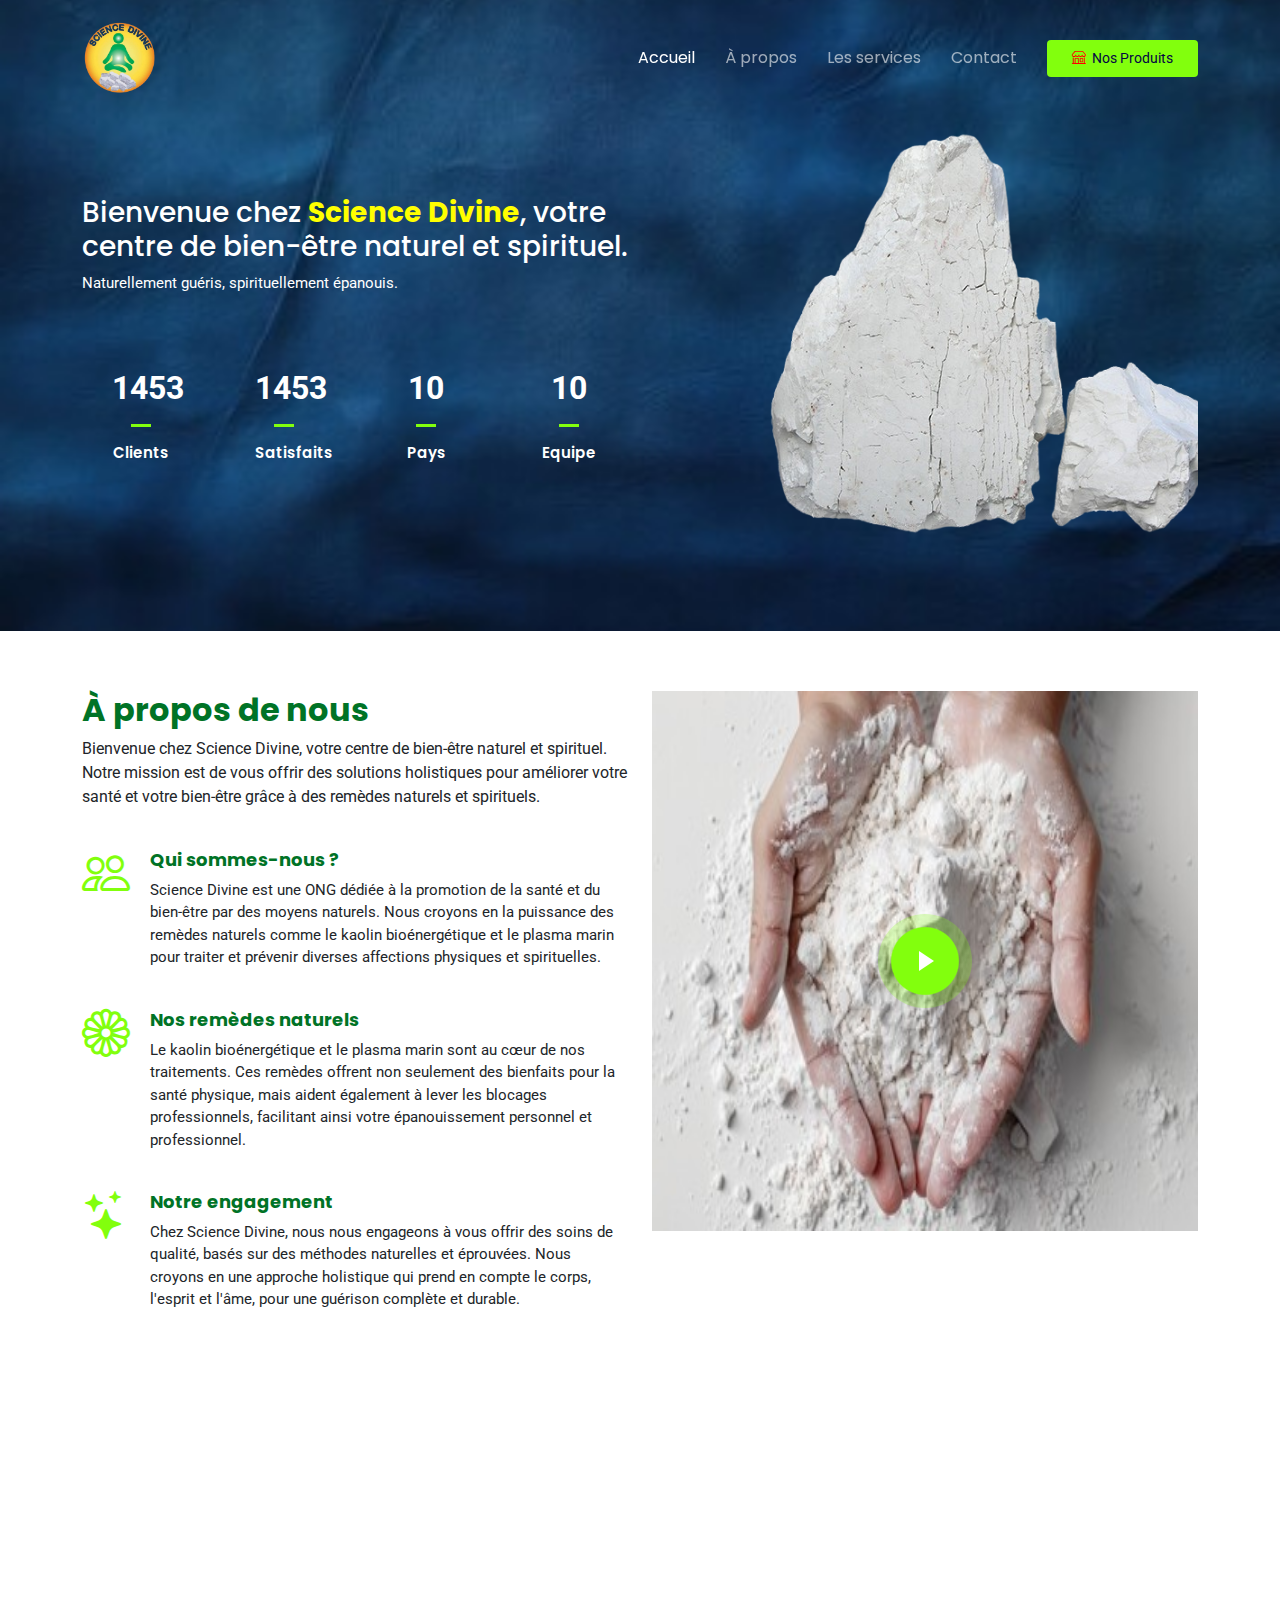
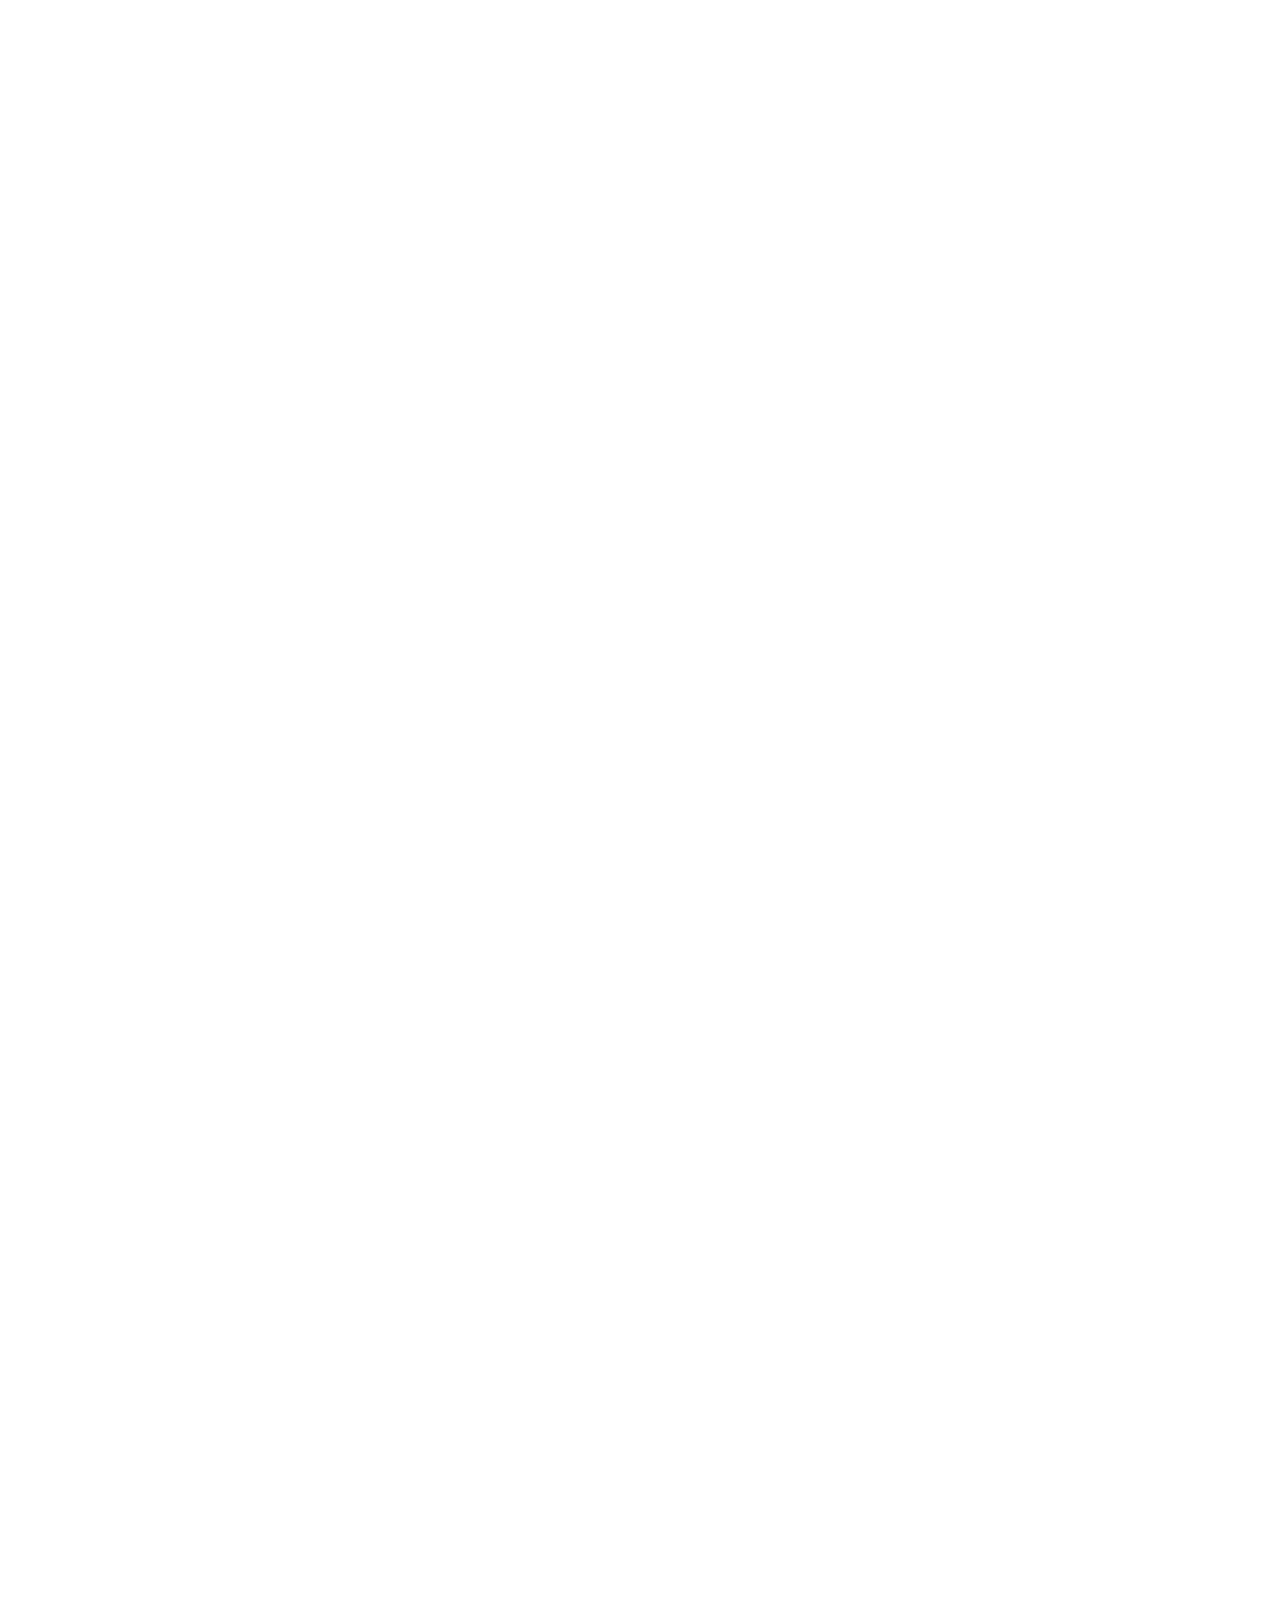
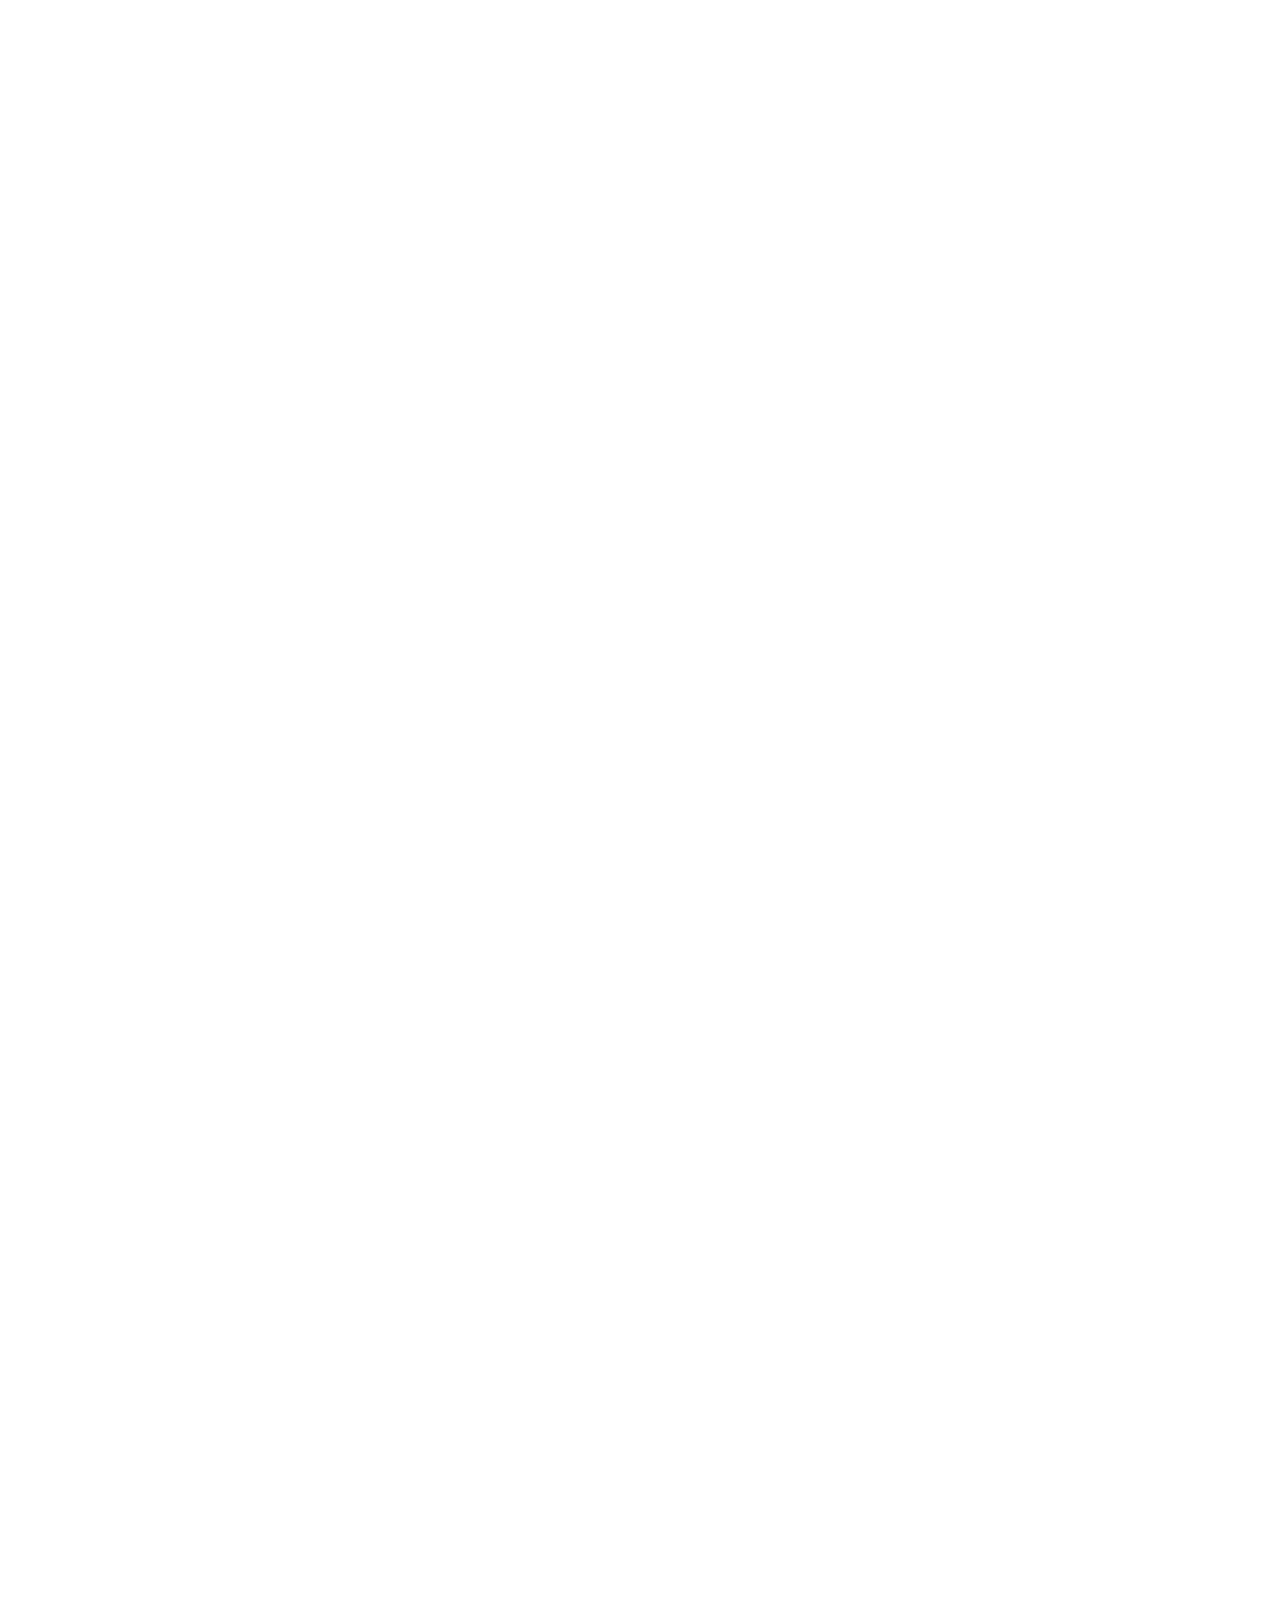
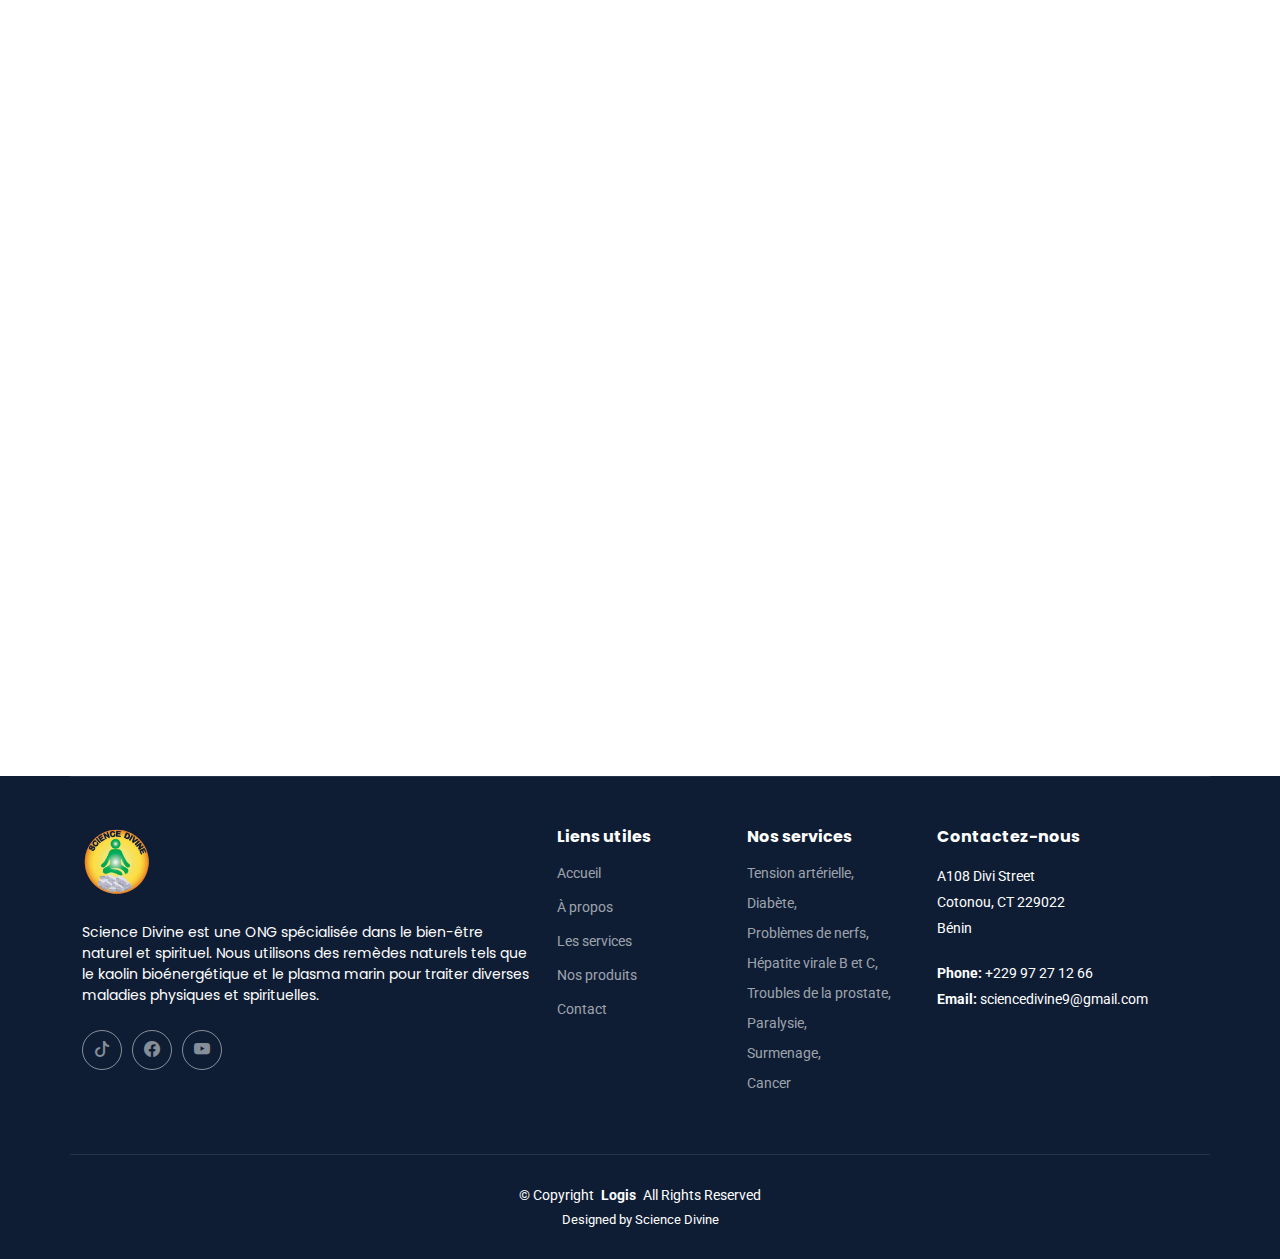
==== index.html @ b35658ae "first commit" ====
<!DOCTYPE html>
<html lang="en">

<head>
  <meta charset="utf-8">
  <meta content="width=device-width, initial-scale=1.0" name="viewport">
  <title>Index - Logis Bootstrap Template</title>
  <meta content="" name="description">
  <meta content="" name="keywords">

  <!-- Favicons -->
  <link href="assets/img/science_logo.png" rel="icon">

  <!-- Fonts -->
  <link href="https://fonts.googleapis.com" rel="preconnect">
  <link href="https://fonts.gstatic.com" rel="preconnect" crossorigin>
  <link href="https://fonts.googleapis.com/css2?family=Roboto:ital,wght@0,100;0,300;0,400;0,500;0,700;0,900;1,100;1,300;1,400;1,500;1,700;1,900&family=Poppins:ital,wght@0,100;0,200;0,300;0,400;0,500;0,600;0,700;0,800;0,900;1,100;1,200;1,300;1,400;1,500;1,600;1,700;1,800;1,900&display=swap" rel="stylesheet">

  <!-- Vendor CSS Files -->
  <link href="assets/vendor/bootstrap/css/bootstrap.min.css" rel="stylesheet">
  <link href="assets/vendor/bootstrap-icons/bootstrap-icons.css" rel="stylesheet">
  <link href="assets/vendor/aos/aos.css" rel="stylesheet">
  <link href="assets/vendor/fontawesome-free/css/all.min.css" rel="stylesheet">
  <link href="assets/vendor/glightbox/css/glightbox.min.css" rel="stylesheet">
  <link href="assets/vendor/swiper/swiper-bundle.min.css" rel="stylesheet">

  <!-- Main CSS File -->
  <link href="assets/css/main.css" rel="stylesheet">

</head>

<body class="index-page">

  <header id="header" class="header d-flex align-items-center fixed-top">
    <div class="container-fluid container-xl position-relative d-flex align-items-center">

      <a href="index.html" class="logo d-flex align-items-center me-auto">
        <h1 class="sitename"><img src="assets/img/science_logo.png" alt=""></h1>
      </a>

      <nav id="navmenu" class="navmenu">
        <ul>
          <li><a href="index.html" class="active">Accueil<br></a></li>
          <li><a href="#about">À propos</a></li>
          <li><a href="#services">Les services</a></li>
          <li><a href="#contactx">Contact</a></li> 
        </ul>
        <i class="mobile-nav-toggle d-xl-none bi bi-list"></i>
      </nav>

      <a class="btn-getstarted" href="get-a-quote.html" style="display: none;">Rendez-vous</a>
      <a class="btn-getstarted" href="product/product.html" style="color: rgb(4, 4, 68) !important;"><strong style="color: red;"><i class="bi bi-shop" ></i></strong>&nbsp; Nos Produits</a>

    </div>
  </header>

  <main class="main">

    <!-- Hero Section -->
    <section id="hero" class="hero section">

      <img src="assets/img/bnbn.jpg" alt="" class="hero-bg" data-aos="fade-in">
      

      <div class="container">
        <div class="row gy-4 d-flex justify-content-between">
          <div class="col-lg-6 order-2 order-lg-1 d-flex flex-column justify-content-center">
            <h3 data-aos="fade-up">Bienvenue chez <strong style="color: yellow !important;">Science Divine</strong>, votre centre de bien-être naturel et spirituel. </h3>
            <p data-aos="fade-up" data-aos-delay="100">Naturellement guéris, spirituellement épanouis.</p>

            <form action="#" class="form-search d-flex align-items-stretch mb-3" data-aos="fade-up" data-aos-delay="200" style="display: none !important;">
              <input type="text" class="form-control" placeholder="Your ZIP code or City. e.g. New York">
              <button type="submit" class="btn btn-primary">Search</button>
            </form>

            <div class="row gy-4" data-aos="fade-up" data-aos-delay="300">

              <div class="col-lg-3 col-6">
                <div class="stats-item text-center w-100 h-100">
                  <span data-purecounter-start="0" data-purecounter-end="1453" data-purecounter-duration="0" class="purecounter">1453</span>
                  <p>Clients</p>
                </div>
              </div><!-- End Stats Item -->

              <div class="col-lg-3 col-6">
                <div class="stats-item text-center w-100 h-100">
                  <span data-purecounter-start="0" data-purecounter-end="1453" data-purecounter-duration="0" class="purecounter">1453</span>
                  <p>Satisfaits</p>
                </div>
              </div><!-- End Stats Item -->

              <div class="col-lg-3 col-6">
                <div class="stats-item text-center w-100 h-100">
                  <span data-purecounter-start="0" data-purecounter-end="10" data-purecounter-duration="0" class="purecounter">10</span>
                  <p>Pays</p>
                </div>
              </div><!-- End Stats Item -->

              <div class="col-lg-3 col-6">
                <div class="stats-item text-center w-100 h-100">
                  <span data-purecounter-start="0" data-purecounter-end="10" data-purecounter-duration="0" class="purecounter">10</span>
                  <p>Equipe</p>
                </div>
              </div><!-- End Stats Item -->

            </div>

          </div>

          <div class="col-lg-5 order-1 order-lg-2 hero-img" data-aos="zoom-out">
            <img src="assets/img/kao-removebg-preview.png" class="img-fluid mb-3 mb-lg-0" alt="">
          </div>

        </div>
      </div>

    </section><!-- /Hero Section -->

    <!-- Featured Services Section -->
    <section id="featured-services" class="featured-services section" style="display: none;">

      <div class="container">

        <div class="row gy-4">

          <div class="col-lg-4 col-md-6 service-item d-flex" data-aos="fade-up" data-aos-delay="100">
            <div class="icon flex-shrink-0"><i class="fa-solid fa-cart-flatbed"></i></div>
            <div>
              <h4 class="title">Lorem Ipsum</h4>
              <p class="description">Voluptatum deleniti atque corrupti quos dolores et quas molestias excepturi sint occaecati cupiditate non provident</p>
              <a href="#" class="readmore stretched-link"><span>Learn More</span><i class="bi bi-arrow-right"></i></a>
            </div>
          </div>
          <!-- End Service Item -->

          <div class="col-lg-4 col-md-6 service-item d-flex" data-aos="fade-up" data-aos-delay="200">
            <div class="icon flex-shrink-0"><i class="fa-solid fa-truck"></i></div>
            <div>
              <h4 class="title">Dolor Sitema</h4>
              <p class="description">Minim veniam, quis nostrud exercitation ullamco laboris nisi ut aliquip ex ea commodo consequat tarad limino ata</p>
              <a href="#" class="readmore stretched-link"><span>Learn More</span><i class="bi bi-arrow-right"></i></a>
            </div>
          </div><!-- End Service Item -->

          <div class="col-lg-4 col-md-6 service-item d-flex" data-aos="fade-up" data-aos-delay="300">
            <div class="icon flex-shrink-0"><i class="fa-solid fa-truck-ramp-box"></i></div>
            <div>
              <h4 class="title">Sed ut perspiciatis</h4>
              <p class="description">Duis aute irure dolor in reprehenderit in voluptate velit esse cillum dolore eu fugiat nulla pariatur</p>
              <a href="#" class="readmore stretched-link"><span>Learn More</span><i class="bi bi-arrow-right"></i></a>
            </div>
          </div><!-- End Service Item -->

        </div>

      </div>

    </section><!-- /Featured Services Section -->

    <!-- About Section -->
    <section id="about" class="about section">

      <div class="container">

        <div class="row gy-4">

          <div class="col-lg-6 position-relative align-self-start order-lg-last order-first" data-aos="fade-up" data-aos-delay="200">
            <img src="assets/img/kaoli.jpg" class="img-fluid" alt="" style="width: 100%; height: 60vh;">
            <a href="https://youtu.be/57F5EeTNniY" class="glightbox play-btn"></a>
          </div>

          <div class="col-lg-6 content order-last  order-lg-first" data-aos="fade-up" data-aos-delay="100">
            <h3>À propos de nous</h3>
            <p>
              Bienvenue chez Science Divine, votre centre de bien-être naturel et spirituel. Notre mission est de vous offrir des solutions holistiques pour améliorer votre santé et votre bien-être grâce à des remèdes naturels et spirituels.
            </p>
            <ul>
              <li>
                <i class="bi bi-people"></i>
                <div>
                  <h5>Qui sommes-nous ?</h5>
                  <p>Science Divine est une ONG dédiée à la promotion de la santé et du bien-être par des moyens naturels. 
                    Nous croyons en la puissance des remèdes naturels comme le kaolin bioénergétique et le plasma marin pour
                     traiter et prévenir diverses affections physiques et spirituelles.</p>
                </div>
              </li>
              <li>
                <i class="bi bi-flower1"></i>
                <div>
                  <h5>Nos remèdes naturels</h5>
                  <p>Le kaolin bioénergétique et le plasma marin sont au cœur de nos traitements. Ces remèdes 
                    offrent non seulement des bienfaits pour la santé physique, mais aident également à lever les blocages professionnels, facilitant ainsi 
                    votre épanouissement personnel et professionnel.</p>
                </div>
              </li>
              <li>
                <i class="bi bi-stars"></i>
                <div>
                  <h5>Notre engagement</h5>
                  <p>Chez Science Divine, nous nous engageons à vous offrir des soins de qualité, 
                    basés sur des méthodes naturelles et éprouvées. Nous croyons en une approche holistique qui prend en compte le corps, 
                    l'esprit et l'âme, pour une guérison complète et durable.</p>
                </div>
              </li>
            </ul>
          </div>

        </div>

      </div>

    </section><!-- /About Section -->

    <!-- Services Section -->
    <section id="services" class="services section">

      <!-- Section Title -->
      <div class="container section-title" data-aos="fade-up" >
        <span>Les services<br></span>
        <h2>Les services</h2>
        <p>Nous traitons une large gamme de maladies, notamment :</p>
      </div><!-- End Section Title -->

      <div class="container">

        <div class="row gy-4">

          <div class="col-lg-4 col-md-6" data-aos="fade-up" data-aos-delay="100">
            <div class="card">
              <div class="card-img">
                <img style="height: 40vh;" src="https://www.ramsaysante.fr/sites/default/files/styles/1248x/public/CARDIO-HTA%202.jpg.webp?itok=J3QrvcNN" alt="" class="img-fluid">
              </div>
              <h3><i class="bi bi-heart-pulse"></i> Tension artérielle  </h3>
              <p> Tension artérielle
                Nous utilisons des remèdes naturels pour aider à réguler la tension artérielle et prévenir les complications liées à l'hypertension. Nos traitements favorisent une meilleure circulation sanguine et un équilibre général du système cardiovasculaire.</p>
            </div>
          </div><!-- End Card Item -->

          <div class="col-lg-4 col-md-6" data-aos="fade-up" data-aos-delay="200">
            <div class="card">
              <div class="card-img">
                <img style="height: 40vh; width: 100% !important;" src="assets/img/diabète.jpg" alt="" class="img-fluid">
              </div>
              <h3><a href="#" class="stretched-link"><i class="bi bi-droplet-half"></i> Diabète </a></h3>
              <p>Nos solutions naturelles aident à contrôler les niveaux de sucre dans le sang, en soutenant la fonction pancréatique et en améliorant la sensibilité à l'insuline. Nous offrons des conseils personnalisés en nutrition et mode de vie pour une gestion efficace du diabète.</p>
            </div>
          </div><!-- End Card Item -->

          <div class="col-lg-4 col-md-6" data-aos="fade-up" data-aos-delay="400">
            <div class="card">
              <div class="card-img">
                <img style="height: 40vh; width: 100% !important;" src="assets/img/nerf-sciatique-illustration.avif" alt="" class="img-fluid">
              </div>
              <h3><a href="#" class="stretched-link"><i class="bi bi-activity"></i> Problèmes de nerfs</a></h3>
              <p>Nous traitons les troubles neurologiques avec des remèdes qui apaisent les nerfs et renforcent le système nerveux. Nos méthodes aident à réduire les douleurs neuropathiques, les inflammations et améliorent la régénération nerveuse.</p>
            </div>
          </div><!-- End Card Item -->

          <div class="col-lg-4 col-md-6" data-aos="fade-up" data-aos-delay="300">
            <div class="card">
              <div class="card-img">
                <img style="height: 40vh; width: 100% !important;" src="assets/img/hepatite.jpg" alt="" class="img-fluid">
              </div>
              <h3><a href="#" class="stretched-link"><i class="bi bi-virus"></i> Hépatite virale B et C</a></h3>
              <p>Nos traitements naturels soutiennent la fonction hépatique et aident à combattre les infections virales. Nous utilisons des remèdes qui renforcent le système immunitaire et protègent les cellules du foie contre les dommages.</p>
            </div>
          </div><!-- End Card Item -->

          <div class="col-lg-4 col-md-6" data-aos="fade-up" data-aos-delay="500">
            <div class="card">
              <div class="card-img">
                <img style="height: 40vh; width: 100% !important;" src="assets/img/cancer-de-la-prostat.jpg" alt="" class="img-fluid">
              </div>
              <h3><i class="bi bi-gender-male"></i> Troubles de la prostate</h3>
              <p>Nous offrons des remèdes naturels pour réduire l'inflammation de la prostate et améliorer les fonctions urinaires. Nos traitements aident à prévenir et gérer les conditions telles que l'hypertrophie bénigne de la prostate.</p>
            </div>
          </div><!-- End Card Item -->

          <div class="col-lg-4 col-md-6" data-aos="fade-up" data-aos-delay="600">
            <div class="card">
              <div class="card-img">
                <img style="height: 40vh; width: 100% !important;" src="assets/img/paralysie-p2.jpg" alt="" class="img-fluid">
              </div>
              <h3><a href="#" class="stretched-link"><i class="bi bi-person-x"></i> Paralysie </a></h3>
              <p>Nos approches holistiques visent à améliorer la mobilité et la qualité de vie des personnes souffrant de paralysie. Nous combinons des remèdes naturels avec des techniques de rééducation pour favoriser la récupération.</p>
            </div>
          </div><!-- End Card Item -->

          <div class="col-lg-4 col-md-6" data-aos="fade-up" data-aos-delay="300">
            <div class="card">
              <div class="card-img">
                <img style="height: 40vh; width: 100% !important;" src="assets/img/virale-hiver-causes-traitements.jpg" alt="" class="img-fluid">
              </div>
              <h3><a href="#" class="stretched-link"><i class="bi bi-bug"></i> Maladies d'origine virale </a></h3>
             <p>Nous proposons des traitements naturels pour renforcer le système immunitaire et combattre les infections virales. Nos remèdes aident à réduire les symptômes et à accélérer la guérison.</p>
            </div>
          </div><!-- End Card Item -->

          <div class="col-lg-4 col-md-6" data-aos="fade-up" data-aos-delay="500">
            <div class="card">
              <div class="card-img">
                <img style="height: 40vh; width: 100% !important;" src="assets/img/surmenage.jpg" alt="" class="img-fluid">
              </div>
              <h3><i class="bi bi-emoji-dizzy"></i> Surmenage</h3>
              <p>Nos thérapies naturelles aident à réduire le stress et à revitaliser le corps et l'esprit. Nous proposons des solutions pour équilibrer les niveaux d'énergie et améliorer la résistance au stress.</p>
            </div>
          </div><!-- End Card Item -->

          <div class="col-lg-4 col-md-6" data-aos="fade-up" data-aos-delay="600">
            <div class="card">
              <div class="card-img">
                <img style="height: 40vh; width: 100% !important;" src="assets/img/2-cancer.jpeg" alt="" class="img-fluid">
              </div>
              <h3><a href="#" class="stretched-link"><i class="bi bi-shield-exclamation"></i> Cancer</h3>
              <p>Nos traitements complémentaires pour le cancer utilisent des remèdes naturels pour soutenir le système immunitaire et améliorer la qualité de vie des patients. Nous travaillons en collaboration avec des traitements médicaux conventionnels pour offrir un soutien global.</p>
            </div>
          </div><!-- End Card Item -->

        </div>

      </div>

    </section><!-- /Services Section -->

    <!-- Call To Action Section -->
    <section id="call-to-action" class="call-to-action section" style="display: none;">

      <img src="assets/img/cta-bg.jpg" alt="">

      <div class="container">
        <div class="row justify-content-center" data-aos="zoom-in" data-aos-delay="100">
          <div class="col-xl-10">
            <div class="text-center">
              <h3>Call To Action</h3>
              <p>Duis aute irure dolor in reprehenderit in voluptate velit esse cillum dolore eu fugiat nulla pariatur. Excepteur sint occaecat cupidatat non proident, sunt in culpa qui officia deserunt mollit anim id est laborum.</p>
              <a class="cta-btn" href="#">Call To Action</a>
            </div>
          </div>
        </div>
      </div>

    </section><!-- /Call To Action Section -->

    <!-- Features Section -->
    <section id="features" class="features section" style="display: none;">

      <!-- Section Title -->
      <div class="container section-title" data-aos="fade-up">
        <span>Features</span>
        <h2>Features</h2>
        <p>Necessitatibus eius consequatur ex aliquid fuga eum quidem sint consectetur velit</p>
      </div><!-- End Section Title -->

      <div class="container">

        <div class="row gy-4 align-items-center features-item">
          <div class="col-md-5 d-flex align-items-center" data-aos="zoom-out" data-aos-delay="100">
            <img src="assets/img/features-1.jpg" class="img-fluid" alt="">
          </div>
          <div class="col-md-7" data-aos="fade-up" data-aos-delay="100">
            <h3>Voluptatem dignissimos provident quasi corporis voluptates sit assumenda.</h3>
            <p class="fst-italic">
              Lorem ipsum dolor sit amet, consectetur adipiscing elit, sed do eiusmod tempor incididunt ut labore et dolore
              magna aliqua.
            </p>
            <ul>
              <li><i class="bi bi-check"></i><span> Ullamco laboris nisi ut aliquip ex ea commodo consequat.</span></li>
              <li><i class="bi bi-check"></i> <span>Duis aute irure dolor in reprehenderit in voluptate velit.</span></li>
              <li><i class="bi bi-check"></i> <span>Ullam est qui quos consequatur eos accusamus.</span></li>
            </ul>
          </div>
        </div><!-- Features Item -->

        <div class="row gy-4 align-items-center features-item">
          <div class="col-md-5 order-1 order-md-2 d-flex align-items-center" data-aos="zoom-out" data-aos-delay="200">
            <img src="assets/img/features-2.jpg" class="img-fluid" alt="">
          </div>
          <div class="col-md-7 order-2 order-md-1" data-aos="fade-up" data-aos-delay="200">
            <h3>Corporis temporibus maiores provident</h3>
            <p class="fst-italic">
              Lorem ipsum dolor sit amet, consectetur adipiscing elit, sed do eiusmod tempor incididunt ut labore et dolore
              magna aliqua.
            </p>
            <p>
              Ullamco laboris nisi ut aliquip ex ea commodo consequat. Duis aute irure dolor in reprehenderit in voluptate
              velit esse cillum dolore eu fugiat nulla pariatur. Excepteur sint occaecat cupidatat non proident, sunt in
              culpa qui officia deserunt mollit anim id est laborum
            </p>
          </div>
        </div><!-- Features Item -->

        <div class="row gy-4 align-items-center features-item">
          <div class="col-md-5 d-flex align-items-center" data-aos="zoom-out">
            <img src="assets/img/features-3.jpg" class="img-fluid" alt="">
          </div>
          <div class="col-md-7" data-aos="fade-up">
            <h3>Sunt consequatur ad ut est nulla consectetur reiciendis animi voluptas</h3>
            <p>Cupiditate placeat cupiditate placeat est ipsam culpa. Delectus quia minima quod. Sunt saepe odit aut quia voluptatem hic voluptas dolor doloremque.</p>
            <ul>
              <li><i class="bi bi-check"></i> <span>Ullamco laboris nisi ut aliquip ex ea commodo consequat.</span></li>
              <li><i class="bi bi-check"></i><span> Duis aute irure dolor in reprehenderit in voluptate velit.</span></li>
              <li><i class="bi bi-check"></i> <span>Facilis ut et voluptatem aperiam. Autem soluta ad fugiat</span>.</li>
            </ul>
          </div>
        </div><!-- Features Item -->

        <div class="row gy-4 align-items-center features-item">
          <div class="col-md-5 order-1 order-md-2 d-flex align-items-center" data-aos="zoom-out">
            <img src="assets/img/features-4.jpg" class="img-fluid" alt="">
          </div>
          <div class="col-md-7 order-2 order-md-1" data-aos="fade-up">
            <h3>Quas et necessitatibus eaque impedit ipsum animi consequatur incidunt in</h3>
            <p class="fst-italic">
              Lorem ipsum dolor sit amet, consectetur adipiscing elit, sed do eiusmod tempor incididunt ut labore et dolore
              magna aliqua.
            </p>
            <p>
              Ullamco laboris nisi ut aliquip ex ea commodo consequat. Duis aute irure dolor in reprehenderit in voluptate
              velit esse cillum dolore eu fugiat nulla pariatur. Excepteur sint occaecat cupidatat non proident, sunt in
              culpa qui officia deserunt mollit anim id est laborum
            </p>
          </div>
        </div><!-- Features Item -->

      </div>

    </section><!-- /Features Section -->

    <!-- Pricing Section -->
    <section id="pricing" class="pricing section" style="display: none;">

      <!-- Section Title -->
      <div class="container section-title" data-aos="fade-up">
        <span>Pricing</span>
        <h2>Pricing</h2>
        <p>Necessitatibus eius consequatur ex aliquid fuga eum quidem sint consectetur velit</p>
      </div><!-- End Section Title -->

      <div class="container">

        <div class="row gy-4">

          <div class="col-lg-4" data-aos="zoom-in" data-aos-delay="100">
            <div class="pricing-item">
              <h3>Free Plan</h3>
              <h4><sup>$</sup>0<span> / month</span></h4>
              <ul>
                <li><i class="bi bi-check"></i> <span>Quam adipiscing vitae proin</span></li>
                <li><i class="bi bi-check"></i> <span>Nec feugiat nisl pretium</span></li>
                <li><i class="bi bi-check"></i> <span>Nulla at volutpat diam uteera</span></li>
                <li class="na"><i class="bi bi-x"></i> <span>Pharetra massa massa ultricies</span></li>
                <li class="na"><i class="bi bi-x"></i> <span>Massa ultricies mi quis hendrerit</span></li>
              </ul>
              <a href="#" class="buy-btn">Buy Now</a>
            </div>
          </div><!-- End Pricing Item -->

          <div class="col-lg-4" data-aos="zoom-in" data-aos-delay="200">
            <div class="pricing-item featured">
              <h3>Business Plan</h3>
              <h4><sup>$</sup>29<span> / month</span></h4>
              <ul>
                <li><i class="bi bi-check"></i> <span>Quam adipiscing vitae proin</span></li>
                <li><i class="bi bi-check"></i> <span>Nec feugiat nisl pretium</span></li>
                <li><i class="bi bi-check"></i> <span>Nulla at volutpat diam uteera</span></li>
                <li><i class="bi bi-check"></i> <span>Pharetra massa massa ultricies</span></li>
                <li><i class="bi bi-check"></i> <span>Massa ultricies mi quis hendrerit</span></li>
              </ul>
              <a href="#" class="buy-btn">Buy Now</a>
            </div>
          </div><!-- End Pricing Item -->

          <div class="col-lg-4" data-aos="zoom-in" data-aos-delay="300">
            <div class="pricing-item">
              <h3>Developer Plan</h3>
              <h4><sup>$</sup>49<span> / month</span></h4>
              <ul>
                <li><i class="bi bi-check"></i> <span>Quam adipiscing vitae proin</span></li>
                <li><i class="bi bi-check"></i> <span>Nec feugiat nisl pretium</span></li>
                <li><i class="bi bi-check"></i> <span>Nulla at volutpat diam uteera</span></li>
                <li><i class="bi bi-check"></i> <span>Pharetra massa massa ultricies</span></li>
                <li><i class="bi bi-check"></i> <span>Massa ultricies mi quis hendrerit</span></li>
              </ul>
              <a href="#" class="buy-btn">Buy Now</a>
            </div>
          </div><!-- End Pricing Item -->

        </div>

      </div>

    </section><!-- /Pricing Section -->

    <!-- Testimonials Section -->
    <section id="testimonials" class="testimonials section" style="display: none;">

      <img src="assets/img/testimonials-bg.jpg" class="testimonials-bg" alt="">

      <div class="container" data-aos="fade-up" data-aos-delay="100">

        <div class="swiper">
          <script type="application/json" class="swiper-config">
            {
              "loop": true,
              "speed": 600,
              "autoplay": {
                "delay": 5000
              },
              "slidesPerView": "auto",
              "pagination": {
                "el": ".swiper-pagination",
                "type": "bullets",
                "clickable": true
              }
            }
          </script>
          <div class="swiper-wrapper">

            <div class="swiper-slide">
              <div class="testimonial-item">
                <img src="assets/img/testimonials/testimonials-1.jpg" class="testimonial-img" alt="">
                <h3>Saul Goodman</h3>
                <h4>Ceo &amp; Founder</h4>
                <div class="stars">
                  <i class="bi bi-star-fill"></i><i class="bi bi-star-fill"></i><i class="bi bi-star-fill"></i><i class="bi bi-star-fill"></i><i class="bi bi-star-fill"></i>
                </div>
                <p>
                  <i class="bi bi-quote quote-icon-left"></i>
                  <span>Proin iaculis purus consequat sem cure digni ssim donec porttitora entum suscipit rhoncus. Accusantium quam, ultricies eget id, aliquam eget nibh et. Maecen aliquam, risus at semper.</span>
                  <i class="bi bi-quote quote-icon-right"></i>
                </p>
              </div>
            </div><!-- End testimonial item -->

            <div class="swiper-slide">
              <div class="testimonial-item">
                <img src="assets/img/testimonials/testimonials-2.jpg" class="testimonial-img" alt="">
                <h3>Sara Wilsson</h3>
                <h4>Designer</h4>
                <div class="stars">
                  <i class="bi bi-star-fill"></i><i class="bi bi-star-fill"></i><i class="bi bi-star-fill"></i><i class="bi bi-star-fill"></i><i class="bi bi-star-fill"></i>
                </div>
                <p>
                  <i class="bi bi-quote quote-icon-left"></i>
                  <span>Export tempor illum tamen malis malis eram quae irure esse labore quem cillum quid cillum eram malis quorum velit fore eram velit sunt aliqua noster fugiat irure amet legam anim culpa.</span>
                  <i class="bi bi-quote quote-icon-right"></i>
                </p>
              </div>
            </div><!-- End testimonial item -->

            <div class="swiper-slide">
              <div class="testimonial-item">
                <img src="assets/img/testimonials/testimonials-3.jpg" class="testimonial-img" alt="">
                <h3>Jena Karlis</h3>
                <h4>Store Owner</h4>
                <div class="stars">
                  <i class="bi bi-star-fill"></i><i class="bi bi-star-fill"></i><i class="bi bi-star-fill"></i><i class="bi bi-star-fill"></i><i class="bi bi-star-fill"></i>
                </div>
                <p>
                  <i class="bi bi-quote quote-icon-left"></i>
                  <span>Enim nisi quem export duis labore cillum quae magna enim sint quorum nulla quem veniam duis minim tempor labore quem eram duis noster aute amet eram fore quis sint minim.</span>
                  <i class="bi bi-quote quote-icon-right"></i>
                </p>
              </div>
            </div><!-- End testimonial item -->

            <div class="swiper-slide">
              <div class="testimonial-item">
                <img src="assets/img/testimonials/testimonials-4.jpg" class="testimonial-img" alt="">
                <h3>Matt Brandon</h3>
                <h4>Freelancer</h4>
                <div class="stars">
                  <i class="bi bi-star-fill"></i><i class="bi bi-star-fill"></i><i class="bi bi-star-fill"></i><i class="bi bi-star-fill"></i><i class="bi bi-star-fill"></i>
                </div>
                <p>
                  <i class="bi bi-quote quote-icon-left"></i>
                  <span>Fugiat enim eram quae cillum dolore dolor amet nulla culpa multos export minim fugiat minim velit minim dolor enim duis veniam ipsum anim magna sunt elit fore quem dolore labore illum veniam.</span>
                  <i class="bi bi-quote quote-icon-right"></i>
                </p>
              </div>
            </div><!-- End testimonial item -->

            <div class="swiper-slide">
              <div class="testimonial-item">
                <img src="assets/img/testimonials/testimonials-5.jpg" class="testimonial-img" alt="">
                <h3>John Larson</h3>
                <h4>Entrepreneur</h4>
                <div class="stars">
                  <i class="bi bi-star-fill"></i><i class="bi bi-star-fill"></i><i class="bi bi-star-fill"></i><i class="bi bi-star-fill"></i><i class="bi bi-star-fill"></i>
                </div>
                <p>
                  <i class="bi bi-quote quote-icon-left"></i>
                  <span>Quis quorum aliqua sint quem legam fore sunt eram irure aliqua veniam tempor noster veniam enim culpa labore duis sunt culpa nulla illum cillum fugiat legam esse veniam culpa fore nisi cillum quid.</span>
                  <i class="bi bi-quote quote-icon-right"></i>
                </p>
              </div>
            </div><!-- End testimonial item -->

          </div>
          <div class="swiper-pagination"></div>
        </div>

      </div>

    </section><!-- /Testimonials Section -->

    <!-- Faq Section -->
    <section id="faq" class="faq section">

      <!-- Section Title -->
      <div class="container section-title" data-aos="fade-up">
        <span>QUESTIONS FRÉQUEMMENT POSÉES</span>
        <h2>QUESTIONS FRÉQUEMMENT POSÉES</h2>
       <!-- <p>Necessitatibus eius consequatur ex aliquid fuga eum quidem sint consectetur velit</p>-->
      </div><!-- End Section Title -->

      <div class="container">

        <div class="row justify-content-center">

          <div class="col-lg-10">

            <div class="faq-container">

              <div class="faq-item faq-active" data-aos="fade-up" data-aos-delay="200">
                <i class="faq-icon bi bi-question-circle"></i>
                <h3>Qu'est-ce que Science Divine ?</h3>
                <div class="faq-content">
                  <p>Science Divine est une ONG spécialisée dans le bien-être naturel et spirituel. Nous utilisons des remèdes naturels tels que le kaolin bioénergétique et le plasma marin pour traiter diverses maladies physiques et spirituelles.</p>
                </div>
                <i class="faq-toggle bi bi-chevron-right"></i>
              </div><!-- End Faq item-->

              <div class="faq-item" data-aos="fade-up" data-aos-delay="300">
                <i class="faq-icon bi bi-question-circle"></i>
                <h3>Quels types de maladies traitez-vous ?</h3>
                <div class="faq-content">
                  <p>Nous traitons un large éventail de conditions, y compris :
                    Tension artérielle,
                    Diabète,
                    Problèmes de nerfs,
                    Hépatite virale B et C,
                    Troubles de la prostate,
                    Paralysie,
                    Maladies d'origine virale,
                    Surmenage,
                    Maladies sans explication,
                    Cancer</p>
                </div>
                <i class="faq-toggle bi bi-chevron-right"></i>
              </div><!-- End Faq item-->

              <div class="faq-item" data-aos="fade-up" data-aos-delay="400">
                <i class="faq-icon bi bi-question-circle"></i>
                <h3>Quels sont les bienfaits du kaolin bioénergétique ?</h3>
                <div class="faq-content">
                  <p>Le kaolin bioénergétique est utilisé pour ses propriétés curatives sur le plan physique, mais il aide également à lever les blocages professionnels, favorisant ainsi le développement personnel et professionnel.</p>
                </div>
                <i class="faq-toggle bi bi-chevron-right"></i>
              </div><!-- End Faq item-->

              <div class="faq-item" data-aos="fade-up" data-aos-delay="500">
                <i class="faq-icon bi bi-question-circle"></i>
                <h3>Qu'est-ce que le plasma marin ?</h3>
                <div class="faq-content">
                  <p>Le plasma marin, ou eau miraculeuse, est une solution naturelle riche en minéraux et oligo-éléments, utilisée pour renforcer le système immunitaire et favoriser la guérison.</p>
                </div>
                <i class="faq-toggle bi bi-chevron-right"></i>
              </div><!-- End Faq item-->

              <div class="faq-item" data-aos="fade-up" data-aos-delay="600">
                <i class="faq-icon bi bi-question-circle"></i>
                <h3>Comment puis-je bénéficier de vos traitements ?</h3>
                <div class="faq-content">
                  <p>Pour bénéficier de nos traitements, vous pouvez nous contacter directement via notre site web ou visiter notre centre de bien-être. Nous vous fournirons toutes les informations nécessaires et planifierons une consultation.</p>
                </div>
                <i class="faq-toggle bi bi-chevron-right"></i>
              </div><!-- End Faq item-->

              <div class="faq-item" data-aos="fade-up" data-aos-delay="600">
                <i class="faq-icon bi bi-question-circle"></i>
                <h3>Vos traitements sont-ils sûrs ?</h3>
                <div class="faq-content">
                  <p>Oui, nos traitements utilisent des remèdes naturels éprouvés pour leur efficacité et leur sécurité. Nous veillons à ce que tous nos produits soient de la plus haute qualité.</p>
                </div>
                <i class="faq-toggle bi bi-chevron-right"></i>
              </div><!-- End Faq item-->

              <div class="faq-item" data-aos="fade-up" data-aos-delay="600">
                <i class="faq-icon bi bi-question-circle"></i>
                <h3>Offrez-vous des consultations en ligne ?</h3>
                <div class="faq-content">
                  <p>Oui, nous offrons des consultations en ligne pour les personnes qui ne peuvent pas se rendre à notre centre. Vous pouvez réserver une consultation via notre site web.</p>
                </div>
                <i class="faq-toggle bi bi-chevron-right"></i>
              </div><!-- End Faq item-->

              <div class="faq-item" data-aos="fade-up" data-aos-delay="600">
                <i class="faq-icon bi bi-question-circle"></i>
                <h3>Comment puis-je contacter Science Divine ?</h3>
                <div class="faq-content">
                  <p>Vous pouvez nous contacter via notre formulaire de contact sur le site web, par téléphone ou par email. Toutes les informations de contact sont disponibles sur notre page "Contact".</p>
                </div>
                <i class="faq-toggle bi bi-chevron-right"></i>
              </div><!-- End Faq item-->

              <div class="faq-item" data-aos="fade-up" data-aos-delay="600">
                <i class="faq-icon bi bi-question-circle"></i>
                <h3>Quels sont vos horaires d'ouverture ?</h3>
                <div class="faq-content">
                  <p>Notre centre est ouvert du lundi au vendredi, de 9h00 à 18h00, et le samedi de 10h00 à 14h00. Nous sommes fermés les dimanches et jours fériés.</p>
                </div>
                <i class="faq-toggle bi bi-chevron-right"></i>
              </div><!-- End Faq item-->

              <div class="faq-item" data-aos="fade-up" data-aos-delay="600">
                <i class="faq-icon bi bi-question-circle"></i>
                <h3>Acceptez-vous les assurances santé ?</h3>
                <div class="faq-content">
                  <p>Nous ne travaillons pas directement avec les assurances santé, mais nous pouvons fournir des reçus pour les traitements afin que vous puissiez les soumettre à votre assurance pour remboursement, si applicable.</p>
                </div>
                <i class="faq-toggle bi bi-chevron-right"></i>
              </div><!-- End Faq item-->

            </div>

          </div>

        </div>

      </div>

    </section><!-- /Faq Section -->

          <!-- Section Title -->
          <div class="container section-title" data-aos="fade-up" id="contactx">
            <span>contact</span>
            <h2>contact</h2>
            
          </div><!-- End Section Title -->
 
    <!-- Contact Section -->
    <section id="contact" class="contact section">

      <div class="container" data-aos="fade-up" data-aos-delay="100">

        <div class="mb-4" data-aos="fade-up" data-aos-delay="200">
          <iframe style="border:0; width: 100%; height: 270px;" src="https://www.google.com/maps/embed?pb=!1m14!1m8!1m3!1d48389.78314118045!2d-74.006138!3d40.710059!3m2!1i1024!2i768!4f13.1!3m3!1m2!1s0x89c25a22a3bda30d%3A0xb89d1fe6bc499443!2sDowntown%20Conference%20Center!5e0!3m2!1sen!2sus!4v1676961268712!5m2!1sen!2sus" frameborder="0" allowfullscreen="" loading="lazy" referrerpolicy="no-referrer-when-downgrade"></iframe>
        </div><!-- End Google Maps -->

        <div class="row gy-4">

          <div class="col-lg-4">
            <div class="info-item d-flex" data-aos="fade-up" data-aos-delay="300">
              <i class="bi bi-geo-alt flex-shrink-0"></i>
              <div>
                <h3>Addresse</h3>
                <p>GMT+1 Bénin-Cotonou</p>
              </div>
            </div><!-- End Info Item -->

            <div class="info-item d-flex" data-aos="fade-up" data-aos-delay="400">
              <i class="bi bi-telephone flex-shrink-0"></i>
              <div>
                <h3>Téléphone</h3>
                <p>+229 97 27 12 66</p>
              </div>
            </div><!-- End Info Item -->

            <div class="info-item d-flex" data-aos="fade-up" data-aos-delay="500">
              <i class="bi bi-envelope flex-shrink-0"></i>
              <div>
                <h3>Email</h3>
                <p>sciencedivine9@gmail.com</p>
              </div>
            </div><!-- End Info Item -->

          </div>

          <div class="col-lg-8">
            <form action="forms/contact.php" method="post" class="php-email-form" data-aos="fade-up" data-aos-delay="200">
              <div class="row gy-4">

                <div class="col-md-6">
                  <input type="text" name="name" class="form-control" placeholder="Votre Nom" required="">
                </div>

                <div class="col-md-6 ">
                  <input type="email" class="form-control" name="email" placeholder="Votre Email" required="">
                </div>
                <!--
                <div class="col-md-12">
                  <input type="text" class="form-control" name="subject" placeholder="Sujet" required="">
                </div>-->

                <div class="col-md-12">
                  <textarea class="form-control" name="message" rows="6" placeholder="Message" required=""></textarea>
                </div>

                <div class="col-md-12 text-center">
                  <div class="loading">Loading</div>
                  <div class="error-message"></div>
                  <div class="sent-message">Your message has been sent. Thank you!</div>

                  <button type="submit">Send Message</button>
                </div>

              </div>
            </form>
          </div><!-- End Contact Form -->

        </div>

      </div>

    </section><!-- /Contact Section -->
  </main>

  <footer id="footer" class="footer">

    <div class="container footer-top">
      <div class="row gy-4">
        <div class="col-lg-5 col-md-12 footer-about">
          <a href="index.html" class="logo d-flex align-items-center">
            <span class="sitename">
              <img src="assets/img/science_logo.png" alt="" style="min-height: 70px !important;">
            </span>
          </a>
          <p>Science Divine est une ONG spécialisée dans le bien-être naturel et spirituel. 
            Nous utilisons des remèdes naturels tels que le kaolin bioénergétique et le plasma marin pour 
            traiter diverses maladies physiques et spirituelles.</p>
          <div class="social-links d-flex mt-4">
           <!-- <a href=""><i class="bi bi-twitter-x"></i></a>-->
           <a href=""><i class="bi bi-tiktok"></i></a>
            <a href=""><i class="bi bi-facebook"></i></a>
            <a href=""><i class="bi bi-youtube"></i></a>
            <!--<a href=""><i class="bi bi-linkedin"></i></a>-->
          </div>
        </div>

        <div class="col-lg-2 col-6 footer-links">
          <h4>Liens utiles</h4>
          <ul>
            <li><a href="#">Accueil</a></li>
            <li><a href="#">À propos</a></li>
            <li><a href="#">Les services</a></li>
            <li><a href="#">Nos produits</a></li>
            <li><a href="#">Contact</a></li>
          </ul>
        </div>

        <div class="col-lg-2 col-6 footer-links">
          <h4>Nos services</h4>
          <ul>
            <li><a href="#">
            Tension artérielle,
            <p></p>
            Diabète,
            <p></p>
            Problèmes de nerfs,
            <p></p>
            Hépatite virale B et C,
            <p></p>
            Troubles de la prostate,
            <p></p>
            Paralysie,
            <p></p>
            Surmenage,
            <p></p>
            Cancer
          </a></li>
          </ul>
        </div>

        <div class="col-lg-3 col-md-12 footer-contact text-center text-md-start">
          <h4>Contactez-nous</h4>
          <p>A108 Divi Street</p>
          <p>Cotonou, CT 229022</p>
          <p>Bénin</p>
          <p class="mt-4"><strong>Phone:</strong> <span>+229 97 27 12 66</span></p>
          <p><strong>Email:</strong> <span>sciencedivine9@gmail.com</span></p>
        </div>

      </div>
    </div>

    <div class="container copyright text-center mt-4">
      <p>© <span>Copyright</span> <strong class="px-1 sitename">Logis</strong> <span>All Rights Reserved</span></p>
      <div class="credits">
        Designed by <a href="#">Science Divine</a>
      </div>
    </div>

  </footer>

  <!-- Scroll Top -->
  <a href="#" id="scroll-top" class="scroll-top d-flex align-items-center justify-content-center"><i class="bi bi-arrow-up-short"></i></a>

  <!-- Preloader -->
  <div id="preloader"></div>

  <!-- Vendor JS Files -->
  <script src="assets/vendor/bootstrap/js/bootstrap.bundle.min.js"></script>
  <script src="assets/vendor/php-email-form/validate.js"></script>
  <script src="assets/vendor/aos/aos.js"></script>
  <script src="assets/vendor/purecounter/purecounter_vanilla.js"></script>
  <script src="assets/vendor/glightbox/js/glightbox.min.js"></script>
  <script src="assets/vendor/swiper/swiper-bundle.min.js"></script>

  <!-- Main JS File -->
  <script src="assets/js/main.js"></script>

</body>

</html>
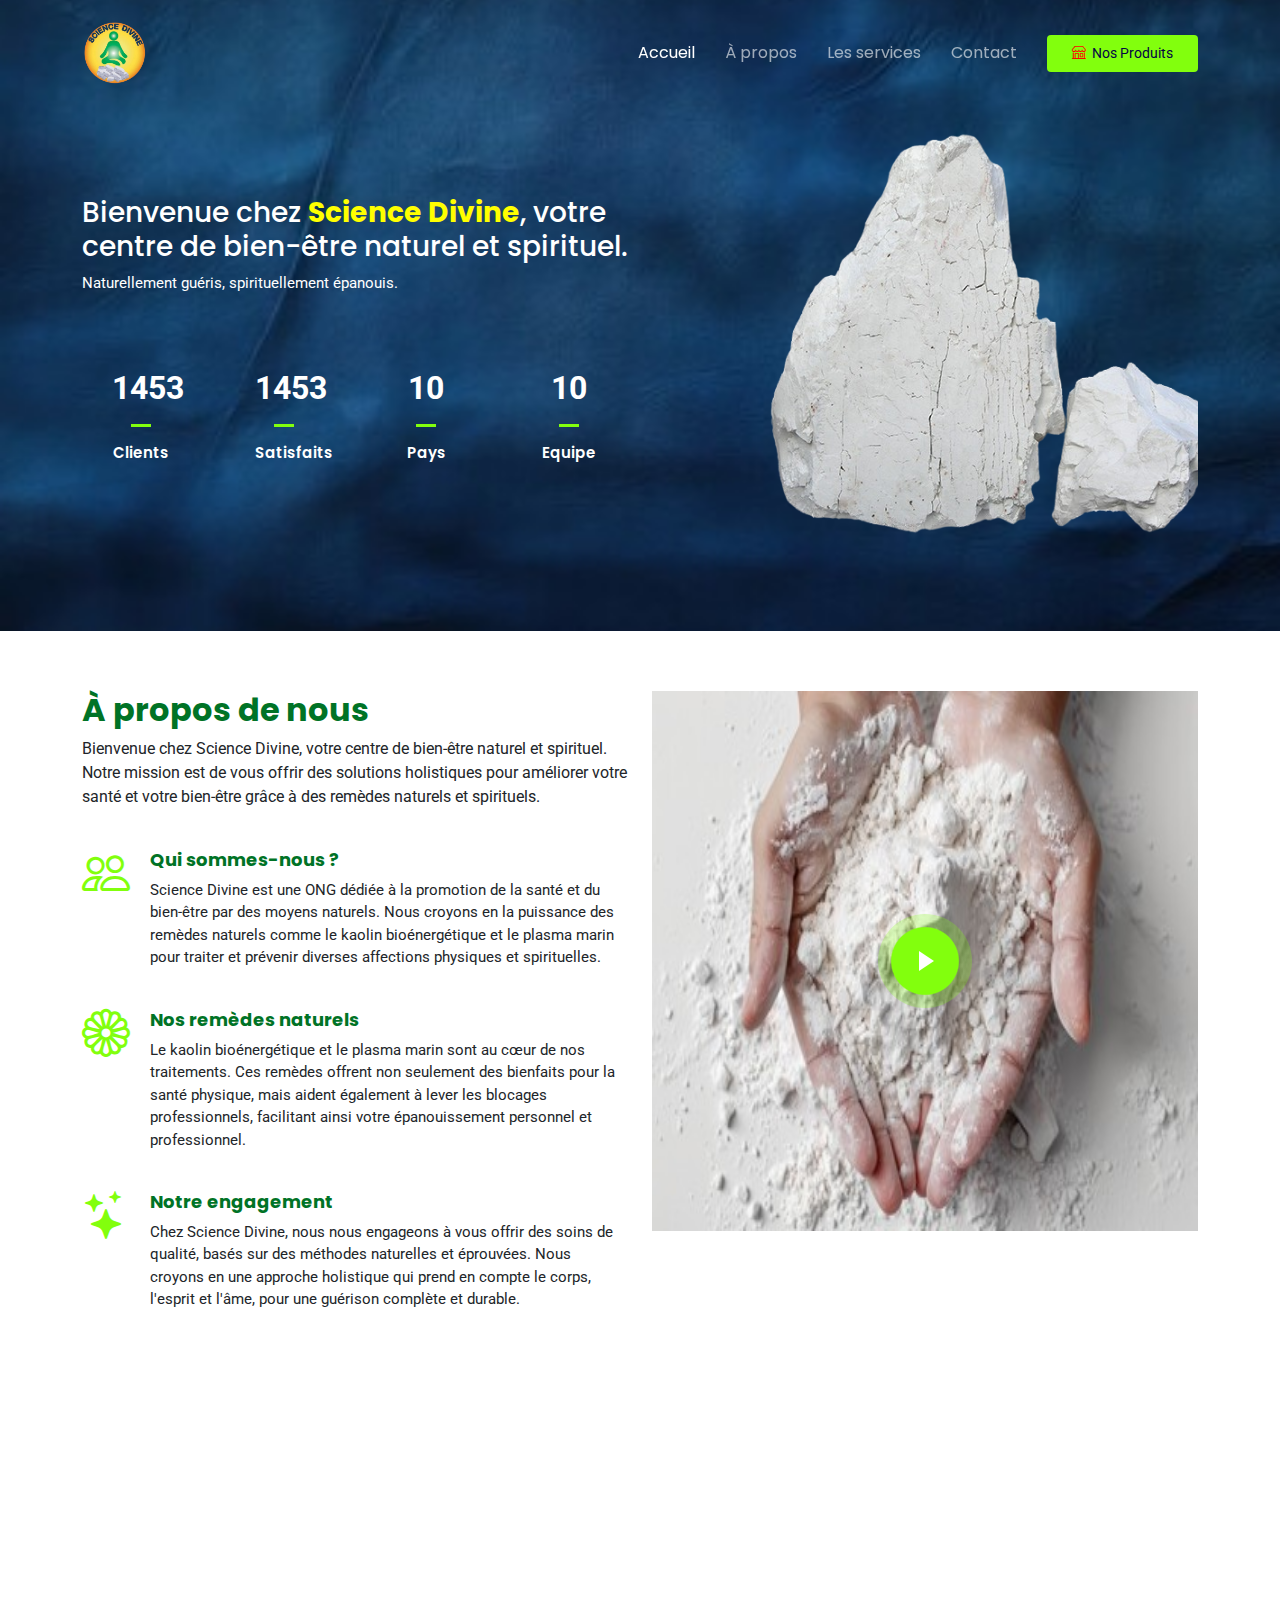
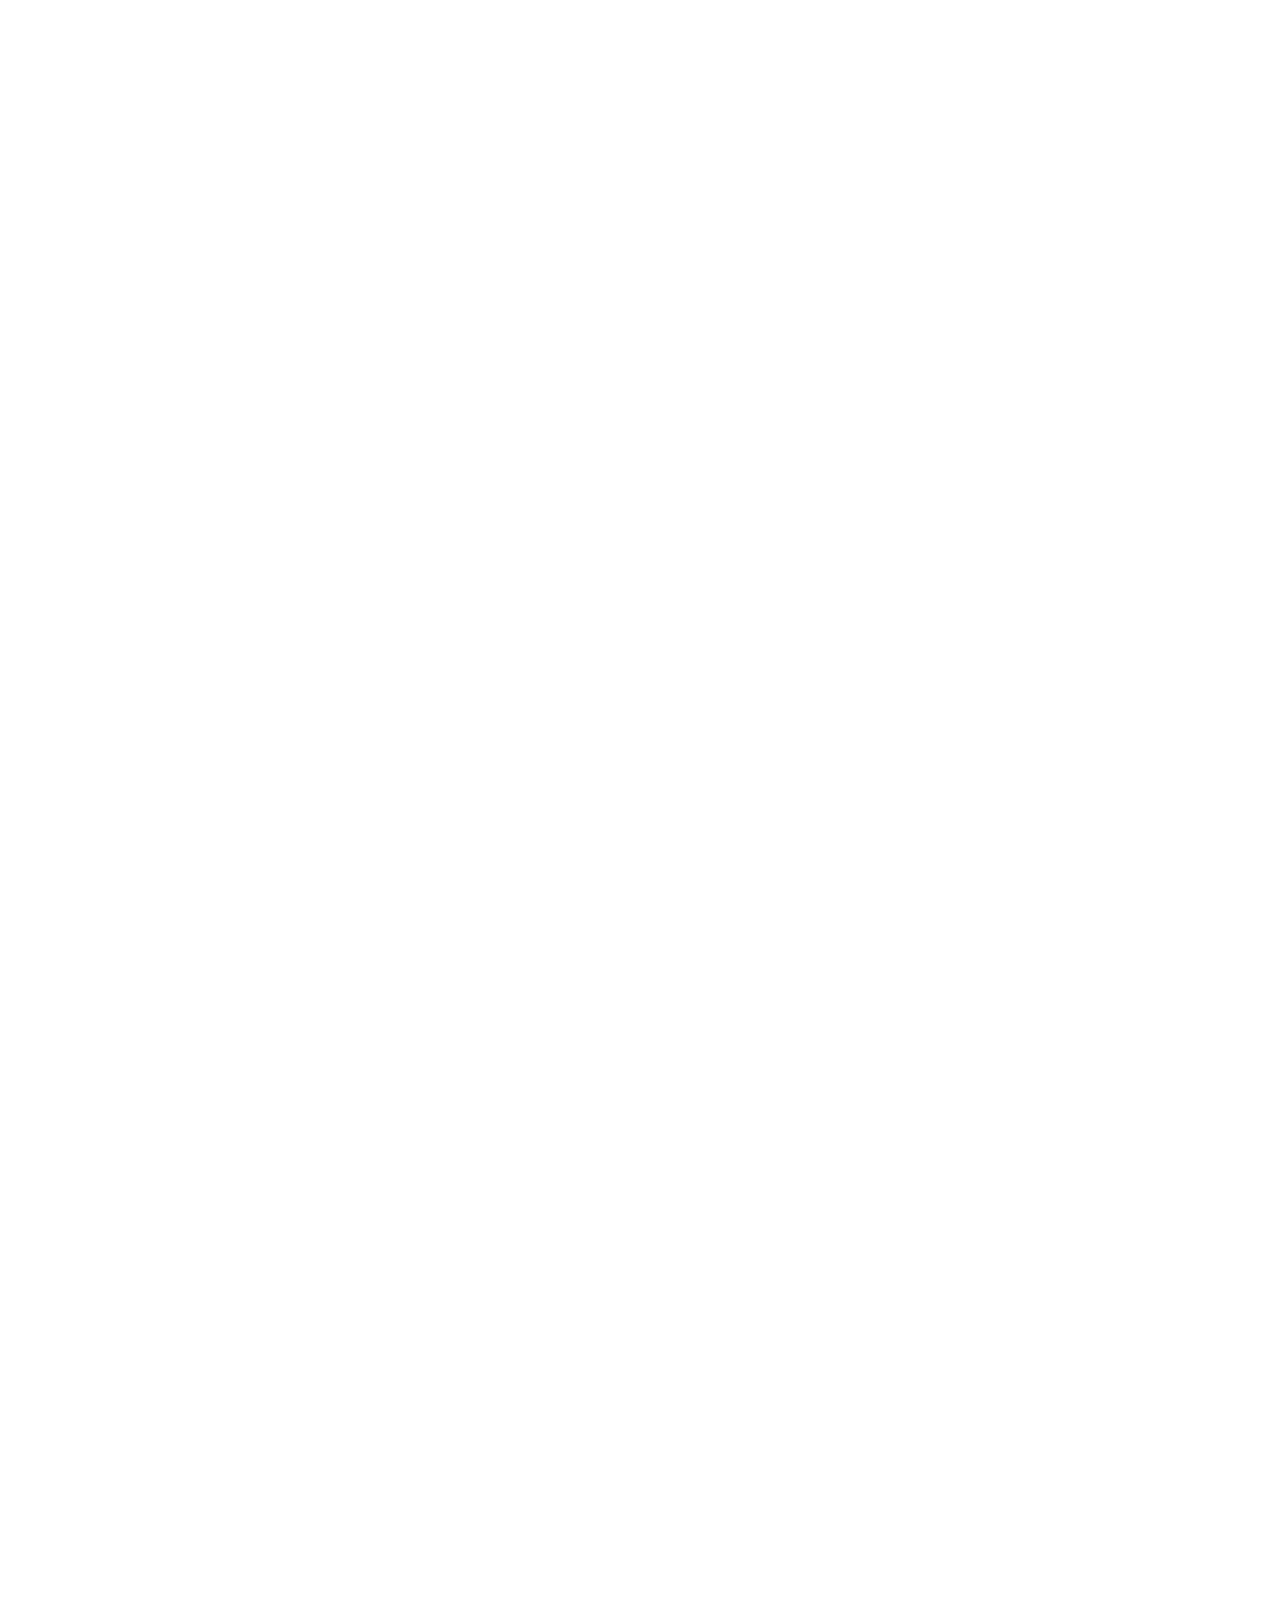
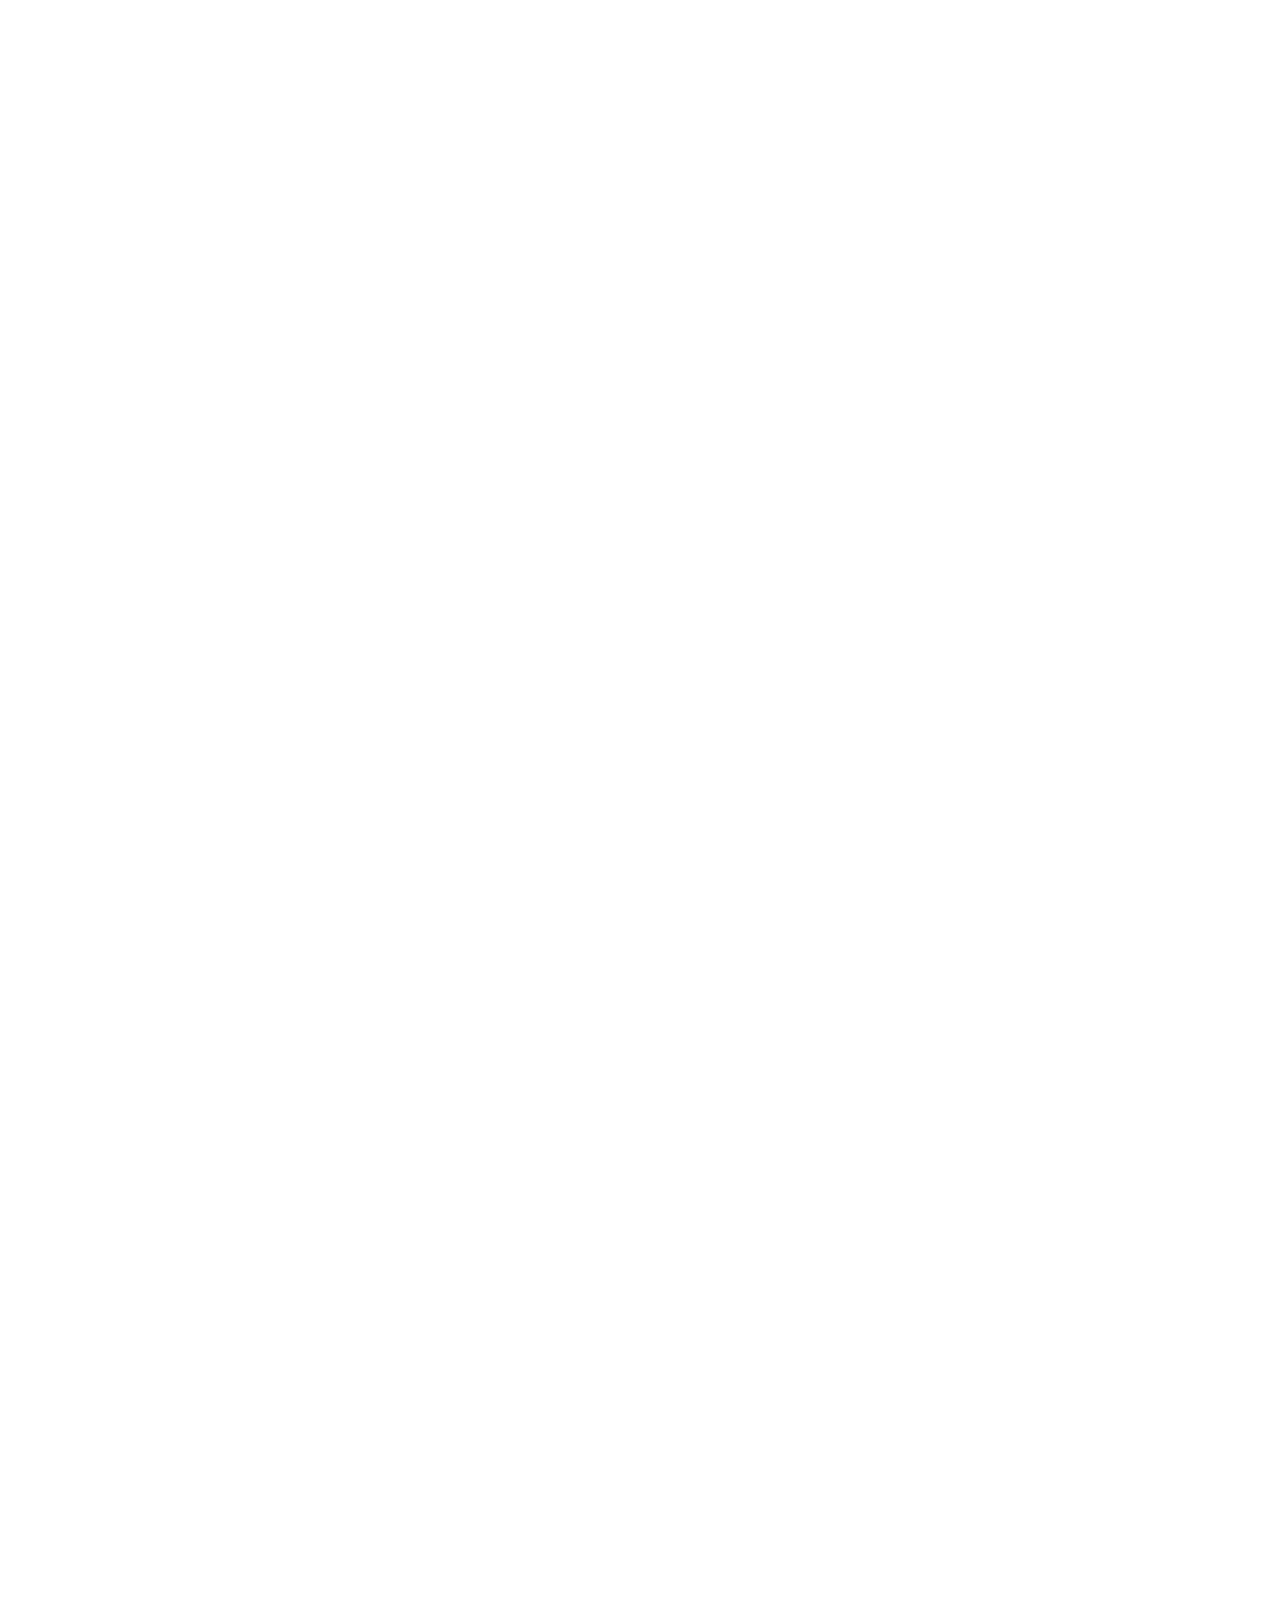
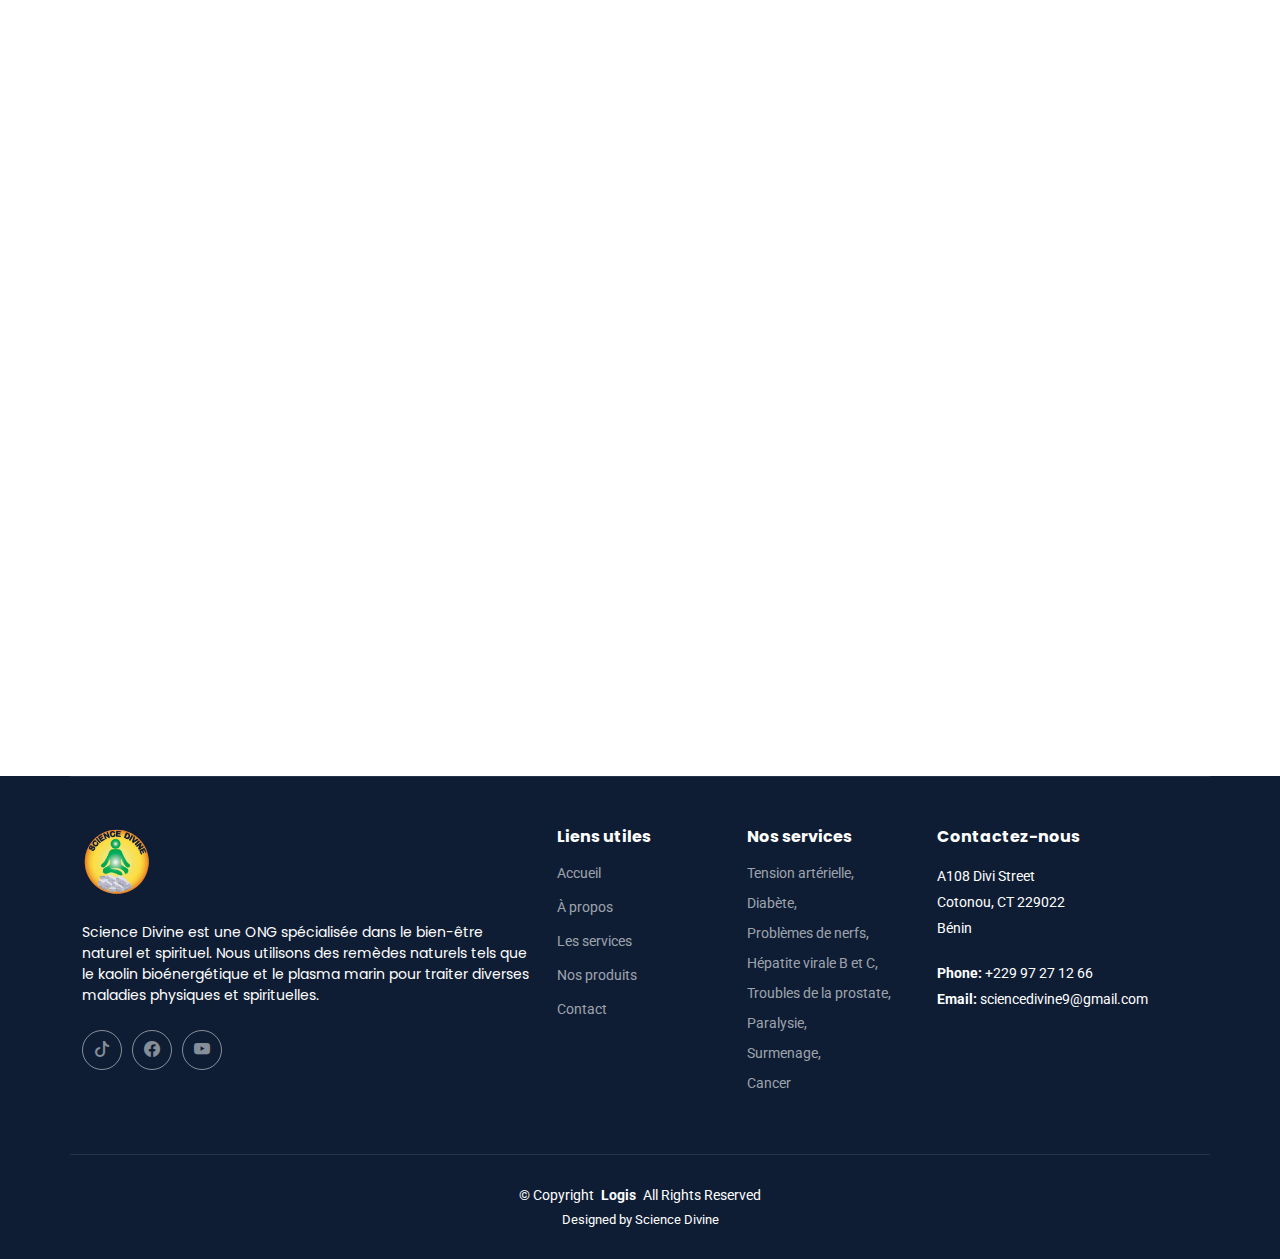
==== commit 8419777e: "cv" ====
--- a/index.html
+++ b/index.html
@@ -745,9 +745,9 @@
       <div class="container" data-aos="fade-up" data-aos-delay="100">
 
         <div class="mb-4" data-aos="fade-up" data-aos-delay="200">
-          <iframe style="border:0; width: 100%; height: 270px;" src="https://www.google.com/maps/embed?pb=!1m14!1m8!1m3!1d48389.78314118045!2d-74.006138!3d40.710059!3m2!1i1024!2i768!4f13.1!3m3!1m2!1s0x89c25a22a3bda30d%3A0xb89d1fe6bc499443!2sDowntown%20Conference%20Center!5e0!3m2!1sen!2sus!4v1676961268712!5m2!1sen!2sus" frameborder="0" allowfullscreen="" loading="lazy" referrerpolicy="no-referrer-when-downgrade"></iframe>
+          <iframe style="border:0; width: 100%; height: 270px;" src="https://www.google.com/maps/embed?pb=!1m18!1m12!1m3!1d31722.56229198845!2d2.3588722571876652!3d6.3525655467888!2m3!1f0!2f0!3f0!3m2!1i1024!2i768!4f13.1!3m3!1m2!1s0x102354365f89f735%3A0xc1443875e41325c9!2sHaie%20Vive%2C%20Cotonou!5e0!3m2!1sen!2sbj!4v1718306726080!5m2!1sen!2sbj" frameborder="0" allowfullscreen="" loading="lazy" referrerpolicy="no-referrer-when-downgrade"></iframe>
         </div><!-- End Google Maps -->
-
+      
         <div class="row gy-4">
 
           <div class="col-lg-4">
@@ -755,7 +755,7 @@
               <i class="bi bi-geo-alt flex-shrink-0"></i>
               <div>
                 <h3>Addresse</h3>
-                <p>GMT+1 Bénin-Cotonou</p>
+                <p>Lot 17 haie vive Cotonou/Bénin</p>
               </div>
             </div><!-- End Info Item -->
 
--- a/assets/css/main.css
+++ b/assets/css/main.css
@@ -82,7 +82,7 @@
 }
 
 .header .logo img {
-  max-height: 76px;
+  max-height: 66px;
   margin-right: 8px;
    
 }
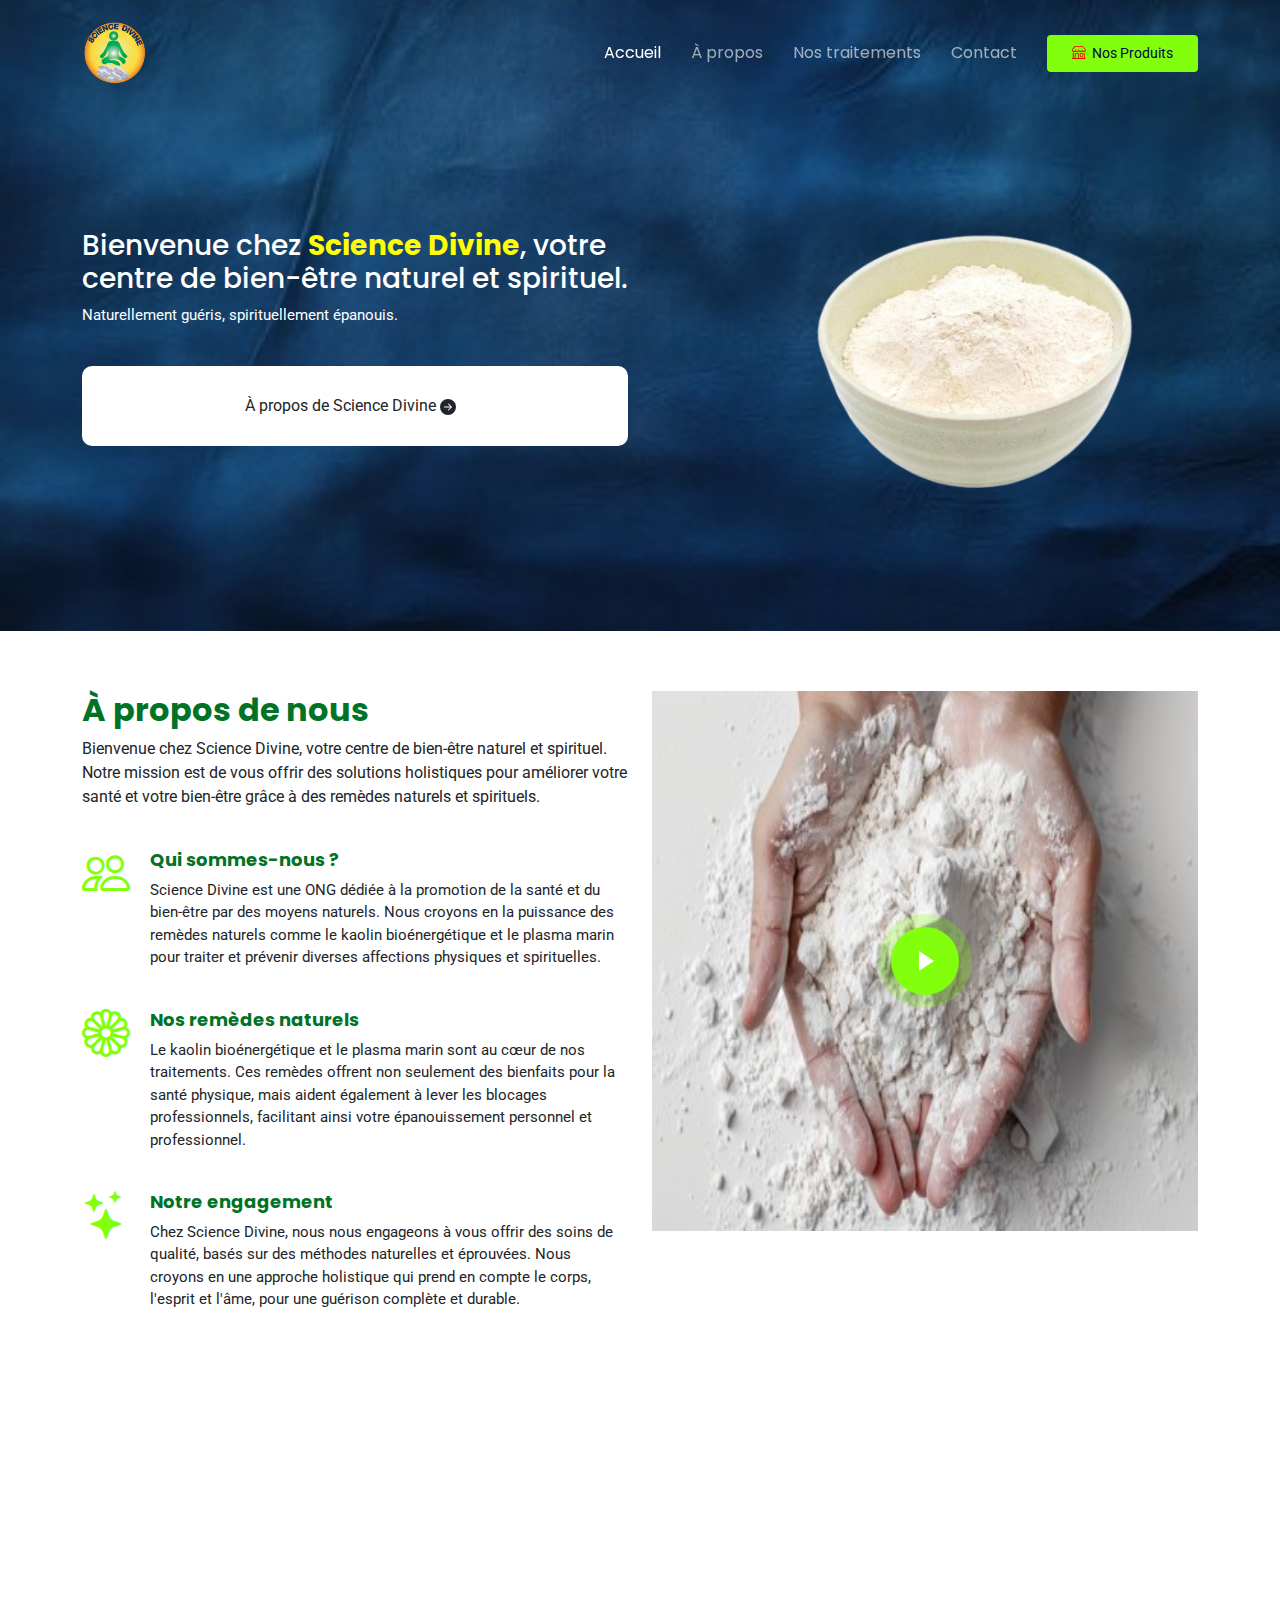
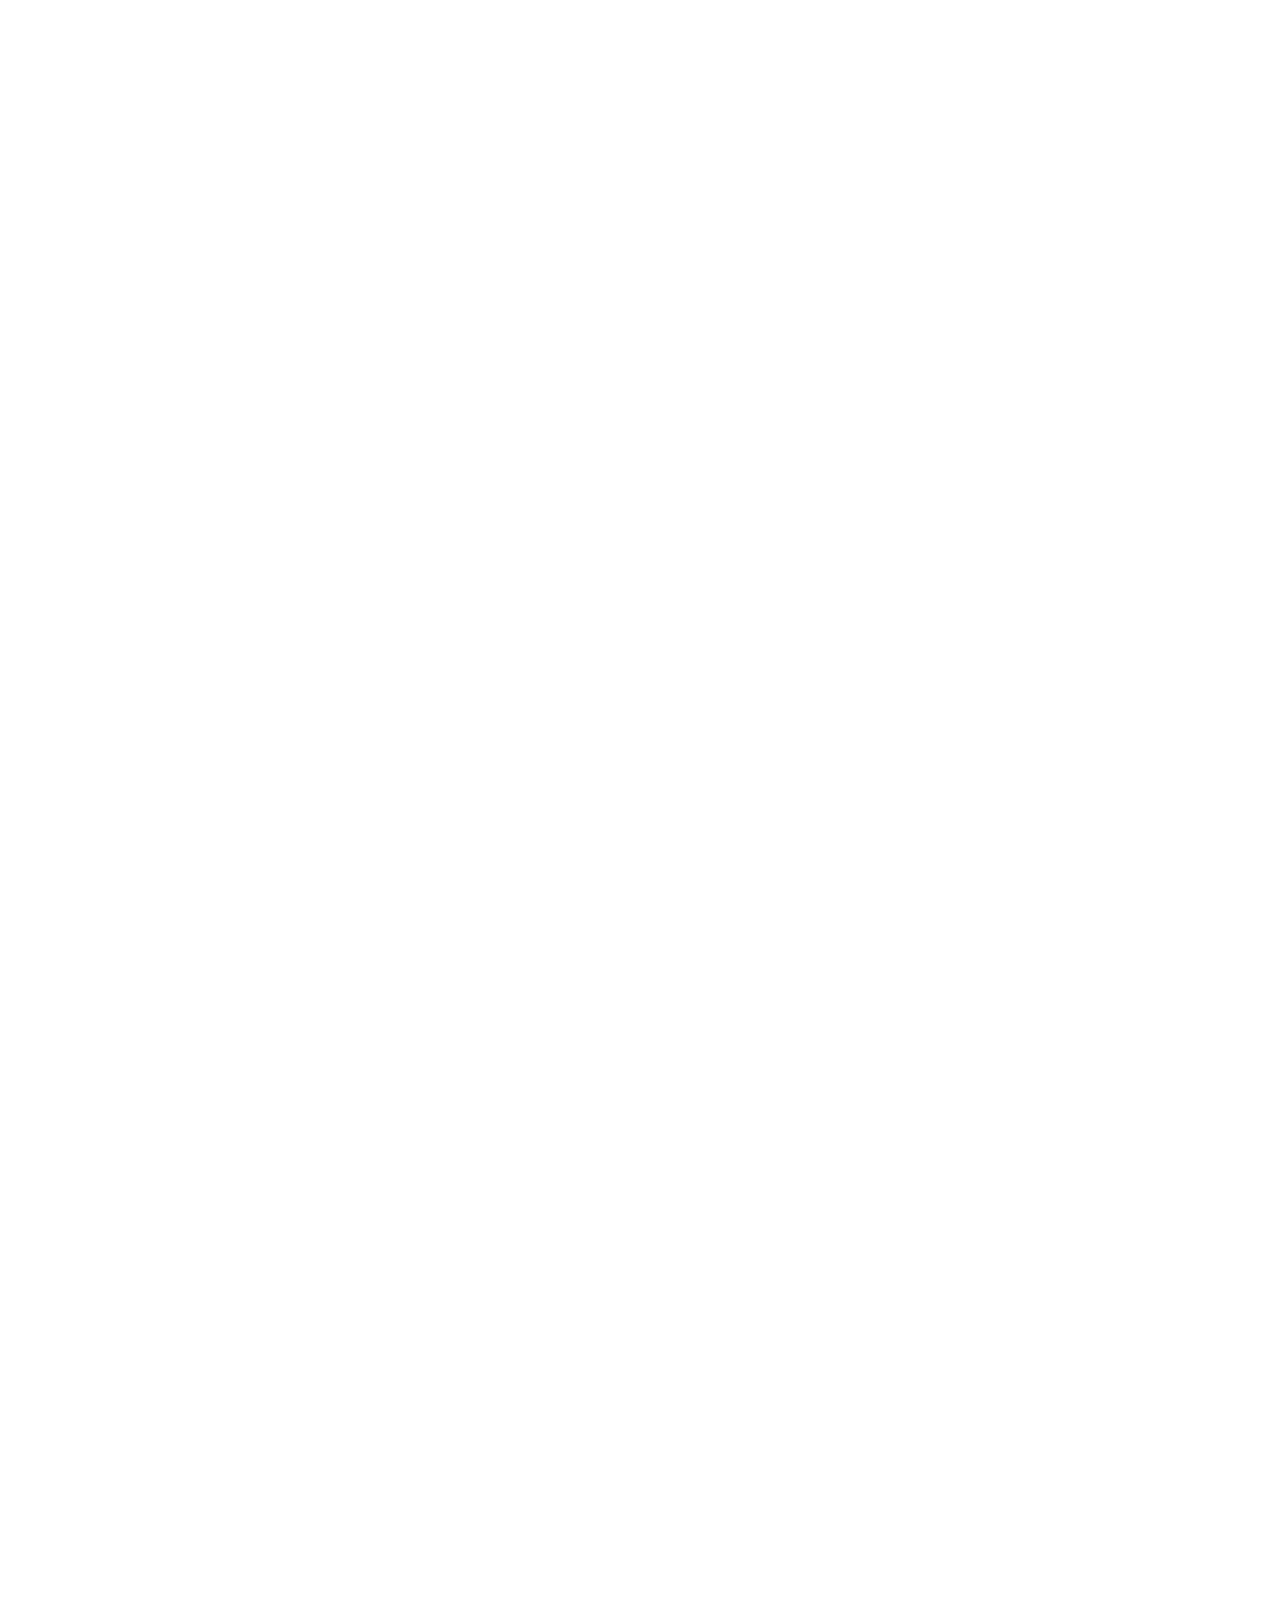
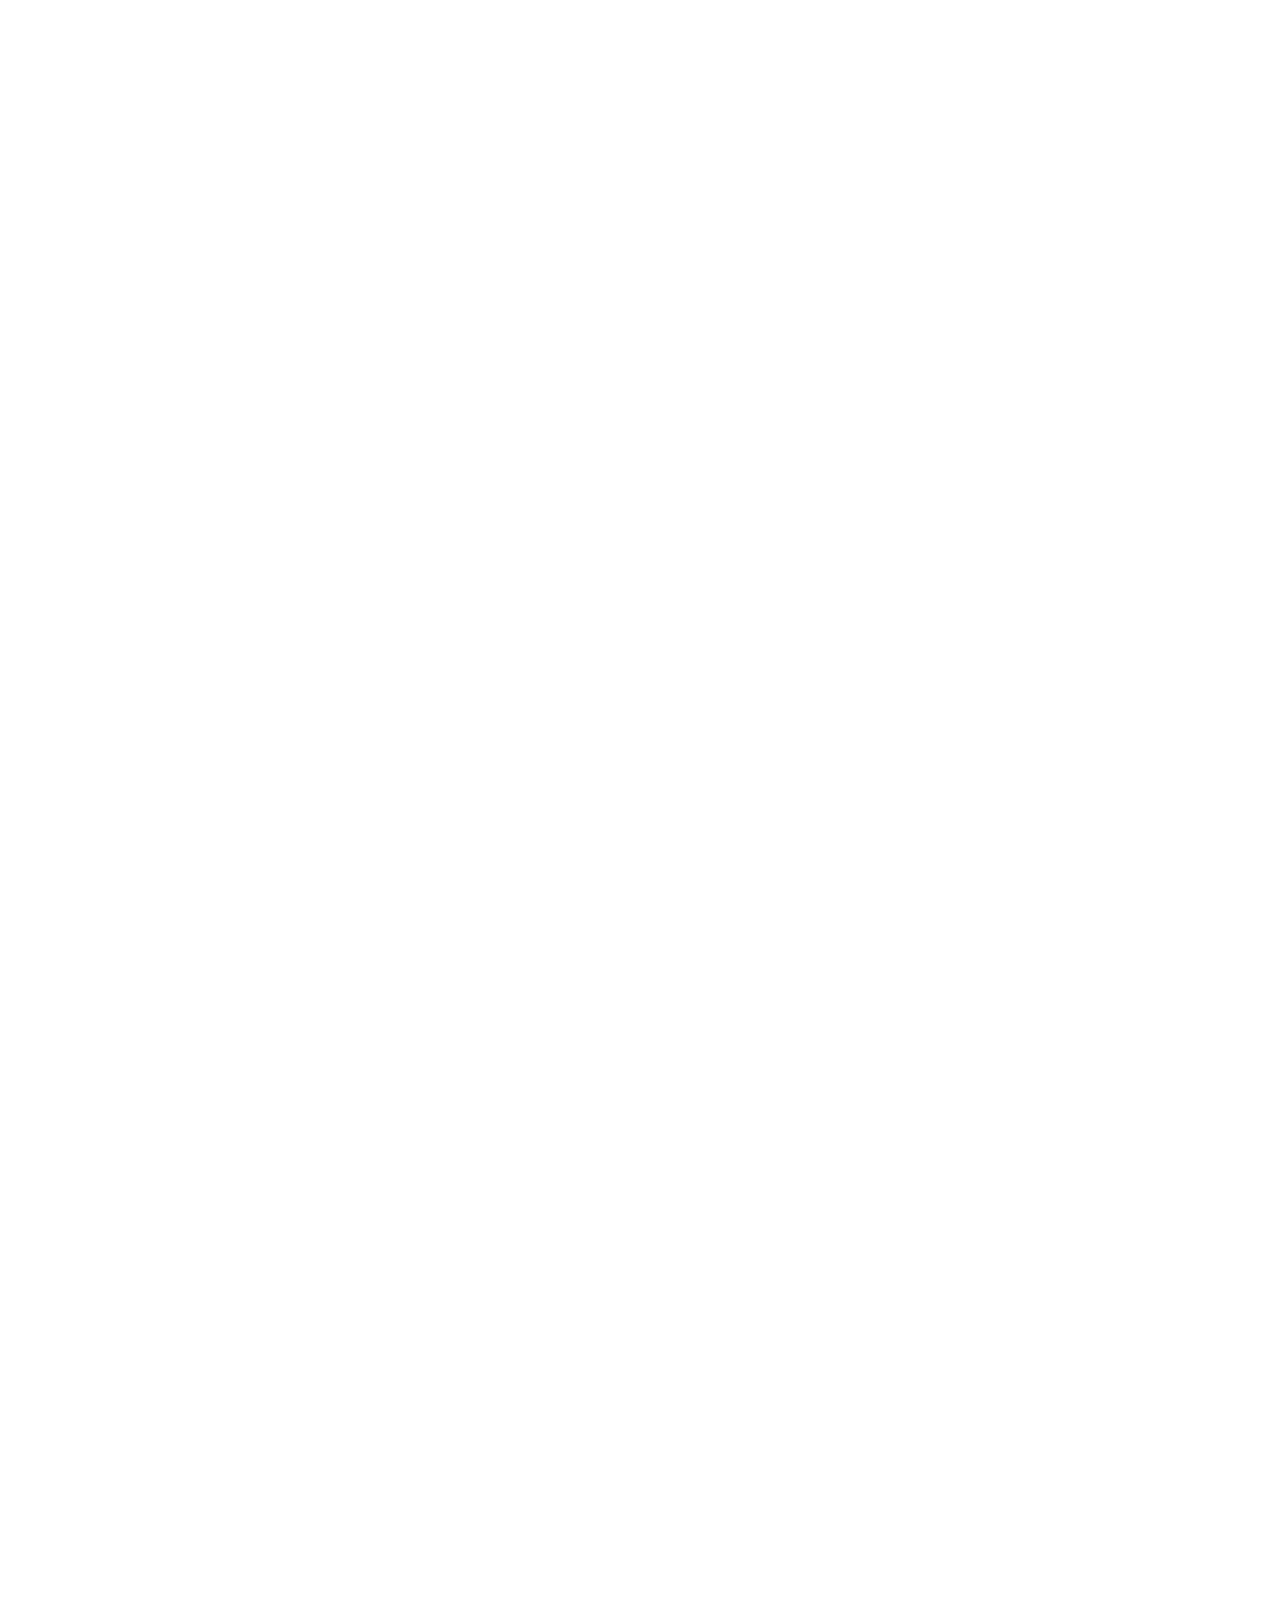
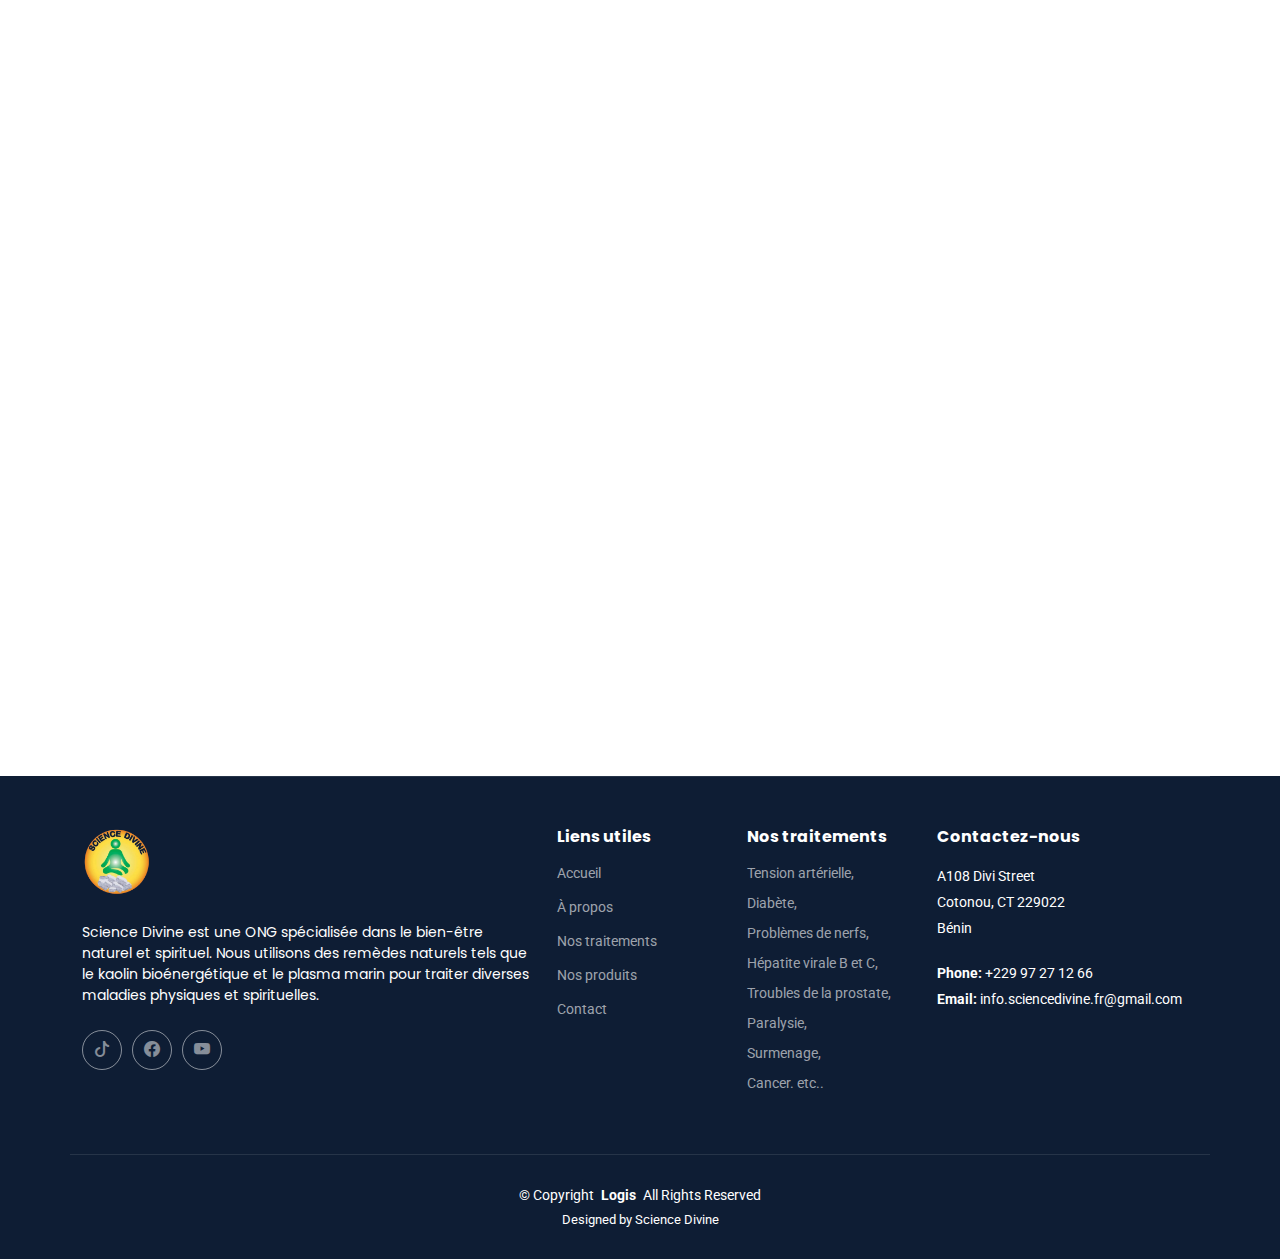
==== commit 923dc5a6: "cv" ====
--- a/index.html
+++ b/index.html
@@ -1,16 +1,13 @@
 <!DOCTYPE html>
 <html lang="en">
-
 <head>
   <meta charset="utf-8">
   <meta content="width=device-width, initial-scale=1.0" name="viewport">
-  <title>Index - Logis Bootstrap Template</title>
+  <title>Science Divine</title>
   <meta content="" name="description">
   <meta content="" name="keywords">
-
   <!-- Favicons -->
   <link href="assets/img/science_logo.png" rel="icon">
-
   <!-- Fonts -->
   <link href="https://fonts.googleapis.com" rel="preconnect">
   <link href="https://fonts.gstatic.com" rel="preconnect" crossorigin>
@@ -42,7 +39,7 @@
         <ul>
           <li><a href="index.html" class="active">Accueil<br></a></li>
           <li><a href="#about">À propos</a></li>
-          <li><a href="#services">Les services</a></li>
+          <li><a href="#services">Nos traitements</a></li>
           <li><a href="#contactx">Contact</a></li> 
         </ul>
         <i class="mobile-nav-toggle d-xl-none bi bi-list"></i>
@@ -67,13 +64,14 @@
           <div class="col-lg-6 order-2 order-lg-1 d-flex flex-column justify-content-center">
             <h3 data-aos="fade-up">Bienvenue chez <strong style="color: yellow !important;">Science Divine</strong>, votre centre de bien-être naturel et spirituel. </h3>
             <p data-aos="fade-up" data-aos-delay="100">Naturellement guéris, spirituellement épanouis.</p>
-
-            <form action="#" class="form-search d-flex align-items-stretch mb-3" data-aos="fade-up" data-aos-delay="200" style="display: none !important;">
-              <input type="text" class="form-control" placeholder="Your ZIP code or City. e.g. New York">
-              <button type="submit" class="btn btn-primary">Search</button>
-            </form>
-
-            <div class="row gy-4" data-aos="fade-up" data-aos-delay="300">
+            <a href ="#about">
+            <form action="#" class="form-search d-flex align-items-stretch mb-3" data-aos="fade-up" data-aos-delay="200" >
+              
+              <button  type="button" class="form-control btn-getstarted">À propos de Science Divine <svg xmlns="http://www.w3.org/2000/svg" width="16" height="16" fill="currentColor" class="bi bi-arrow-right-circle-fill" viewBox="0 0 16 16">
+                <path d="M8 0a8 8 0 1 1 0 16A8 8 0 0 1 8 0M4.5 7.5a.5.5 0 0 0 0 1h5.793l-2.147 2.146a.5.5 0 0 0 .708.708l3-3a.5.5 0 0 0 0-.708l-3-3a.5.5 0 1 0-.708.708L10.293 7.5z"/>
+              </svg></button>
+            </form></a>
+            <div class="row gy-4" data-aos="fade-up" data-aos-delay="300" style="display: none !important;">
 
               <div class="col-lg-3 col-6">
                 <div class="stats-item text-center w-100 h-100">
@@ -108,7 +106,7 @@
           </div>
 
           <div class="col-lg-5 order-1 order-lg-2 hero-img" data-aos="zoom-out">
-            <img src="assets/img/kao-removebg-preview.png" class="img-fluid mb-3 mb-lg-0" alt="">
+            <img src="assets/img/Photo-argile-re.png" class="img-fluid mb-3 mb-lg-0" alt="">
           </div>
 
         </div>
@@ -166,7 +164,7 @@
 
           <div class="col-lg-6 position-relative align-self-start order-lg-last order-first" data-aos="fade-up" data-aos-delay="200">
             <img src="assets/img/kaoli.jpg" class="img-fluid" alt="" style="width: 100%; height: 60vh;">
-            <a href="https://youtu.be/57F5EeTNniY" class="glightbox play-btn"></a>
+            <a href="https://youtu.be/4lozHK2qoxY" class="glightbox play-btn"></a>
           </div>
 
           <div class="col-lg-6 content order-last  order-lg-first" data-aos="fade-up" data-aos-delay="100">
@@ -216,8 +214,8 @@
 
       <!-- Section Title -->
       <div class="container section-title" data-aos="fade-up" >
-        <span>Les services<br></span>
-        <h2>Les services</h2>
+        <span>Nos traitements<br></span>
+        <h2>Nos traitements</h2>
         <p>Nous traitons une large gamme de maladies, notamment :</p>
       </div><!-- End Section Title -->
 
@@ -764,6 +762,7 @@
               <div>
                 <h3>Téléphone</h3>
                 <p>+229 97 27 12 66</p>
+                <p>+229 95 85 92 38</p>
               </div>
             </div><!-- End Info Item -->
 
@@ -771,7 +770,7 @@
               <i class="bi bi-envelope flex-shrink-0"></i>
               <div>
                 <h3>Email</h3>
-                <p>sciencedivine9@gmail.com</p>
+                <p>info.sciencedivine.fr@gmail.com</p>
               </div>
             </div><!-- End Info Item -->
 
@@ -831,9 +830,9 @@
             traiter diverses maladies physiques et spirituelles.</p>
           <div class="social-links d-flex mt-4">
            <!-- <a href=""><i class="bi bi-twitter-x"></i></a>-->
-           <a href=""><i class="bi bi-tiktok"></i></a>
-            <a href=""><i class="bi bi-facebook"></i></a>
-            <a href=""><i class="bi bi-youtube"></i></a>
+           <a href="https://www.tiktok.com/@sciencedivine9?lang=fr"><i class="bi bi-tiktok"></i></a>
+            <a href="https://www.facebook.com/ongsciencedivinebenin?mibextid=ZbWKwL"><i class="bi bi-facebook"></i></a>
+            <a href="https://youtu.be/4lozHK2qoxY"><i class="bi bi-youtube"></i></a>
             <!--<a href=""><i class="bi bi-linkedin"></i></a>-->
           </div>
         </div>
@@ -843,14 +842,15 @@
           <ul>
             <li><a href="#">Accueil</a></li>
             <li><a href="#">À propos</a></li>
-            <li><a href="#">Les services</a></li>
+            <li><a href="#">Nos traitements</a></li>
             <li><a href="#">Nos produits</a></li>
             <li><a href="#">Contact</a></li>
           </ul>
         </div>
 
         <div class="col-lg-2 col-6 footer-links">
-          <h4>Nos services</h4>
+          <h4>
+            Nos traitements</h4>
           <ul>
             <li><a href="#">
             Tension artérielle,
@@ -867,7 +867,7 @@
             <p></p>
             Surmenage,
             <p></p>
-            Cancer
+            Cancer. etc..
           </a></li>
           </ul>
         </div>
@@ -878,7 +878,7 @@
           <p>Cotonou, CT 229022</p>
           <p>Bénin</p>
           <p class="mt-4"><strong>Phone:</strong> <span>+229 97 27 12 66</span></p>
-          <p><strong>Email:</strong> <span>sciencedivine9@gmail.com</span></p>
+          <p><strong>Email:</strong> <span>info.sciencedivine.fr@gmail.com</span></p>
         </div>
 
       </div>
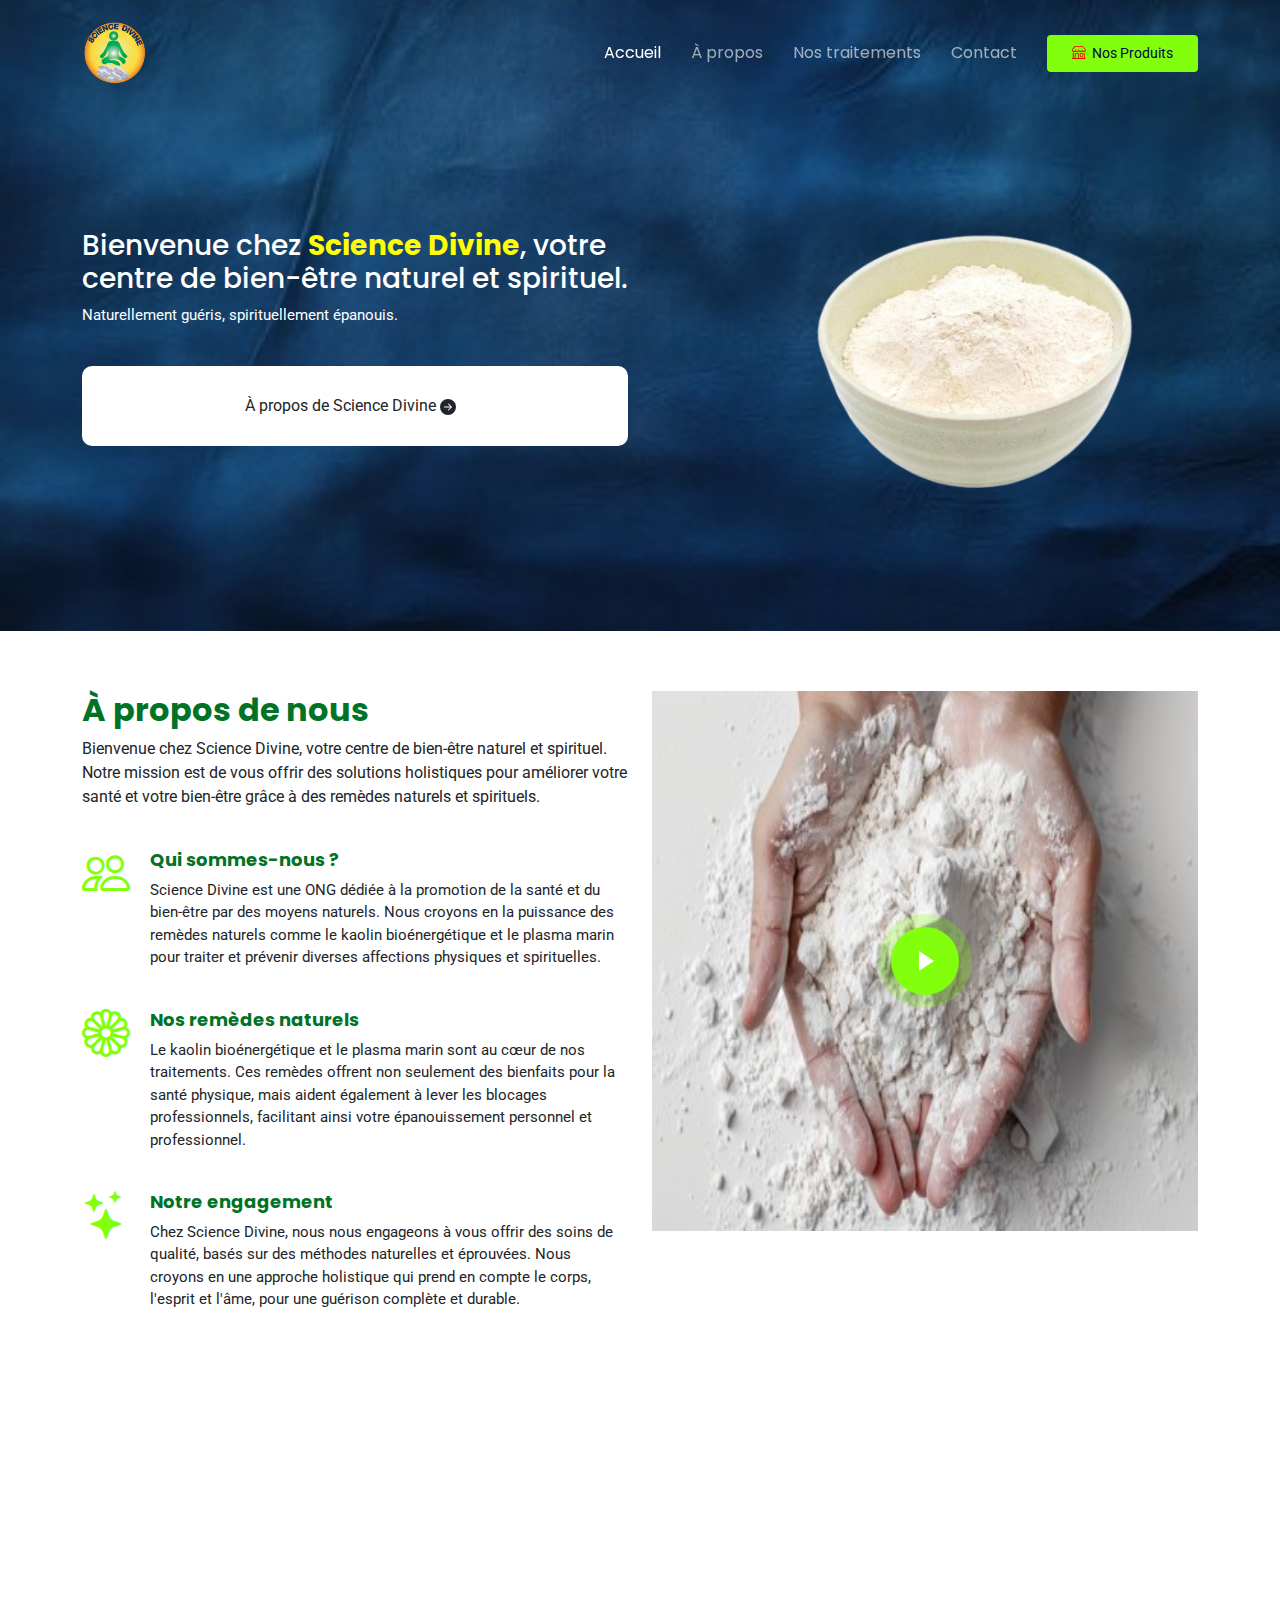
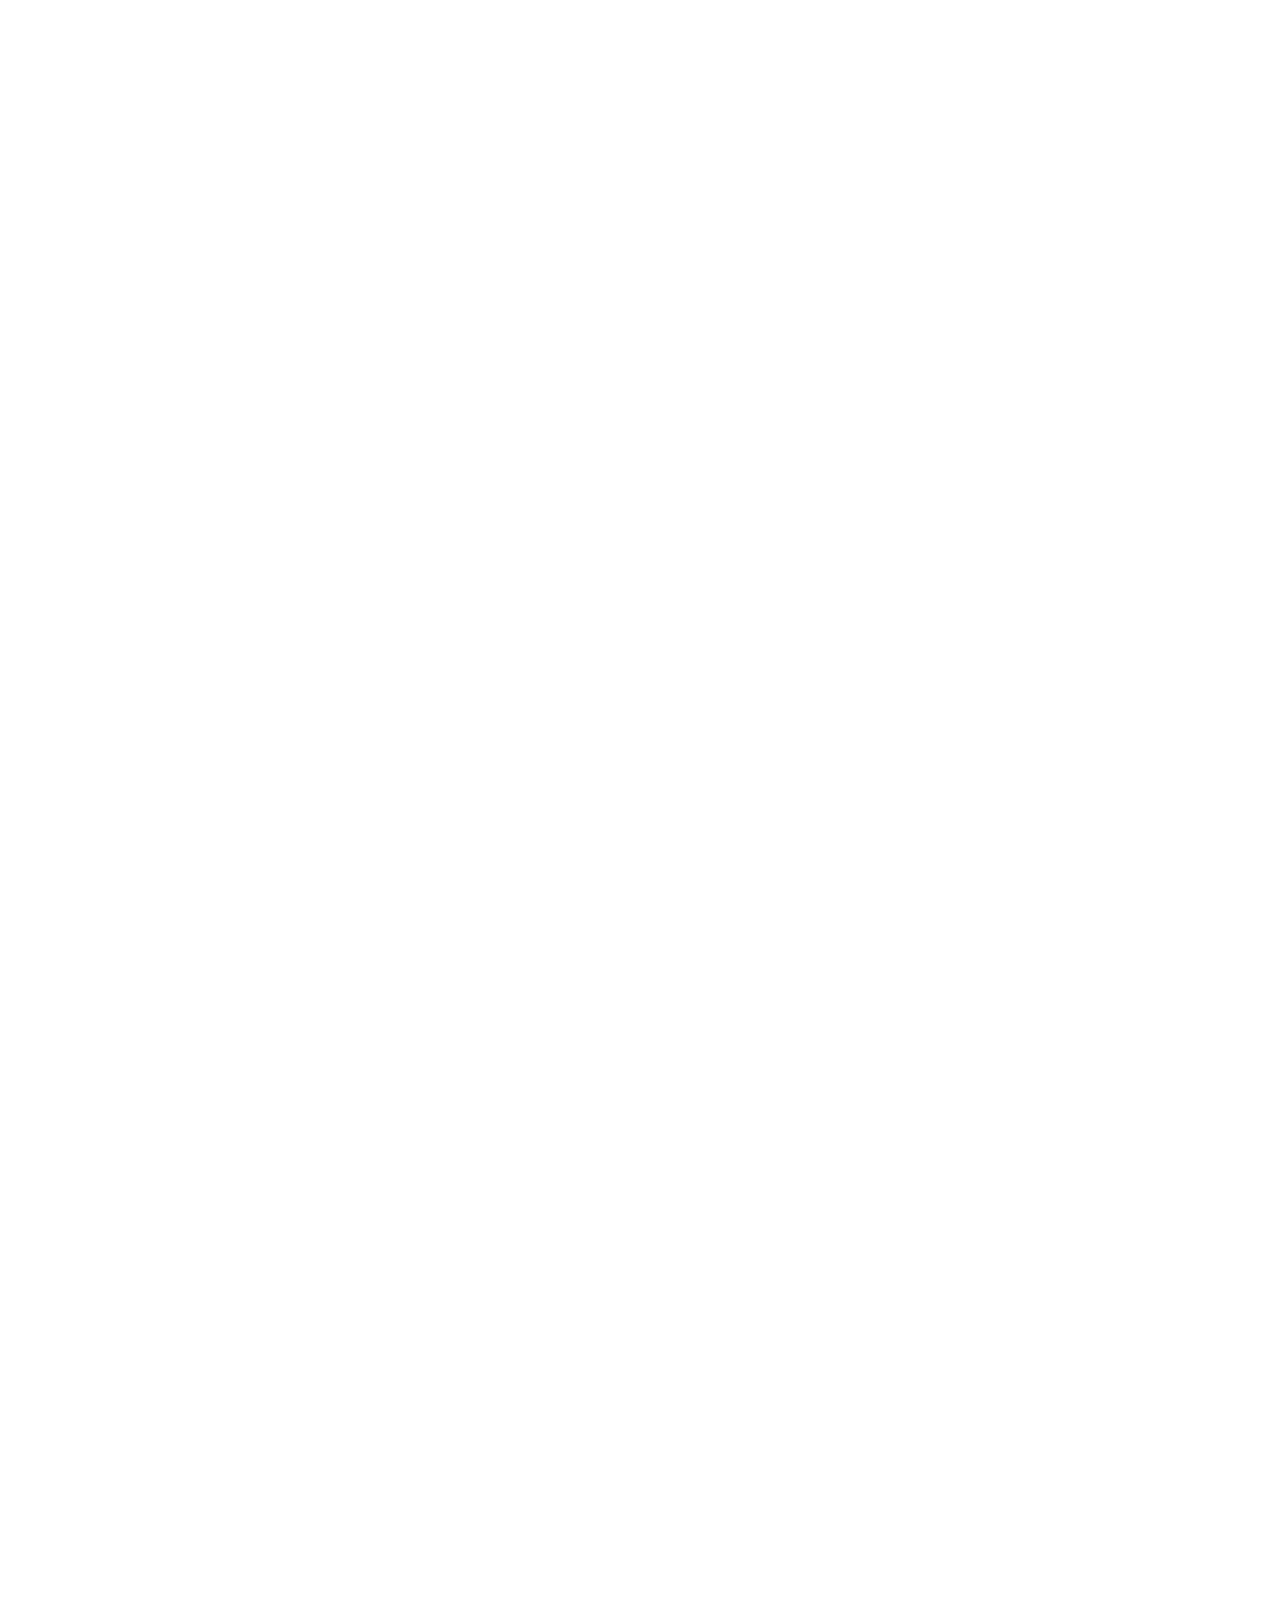
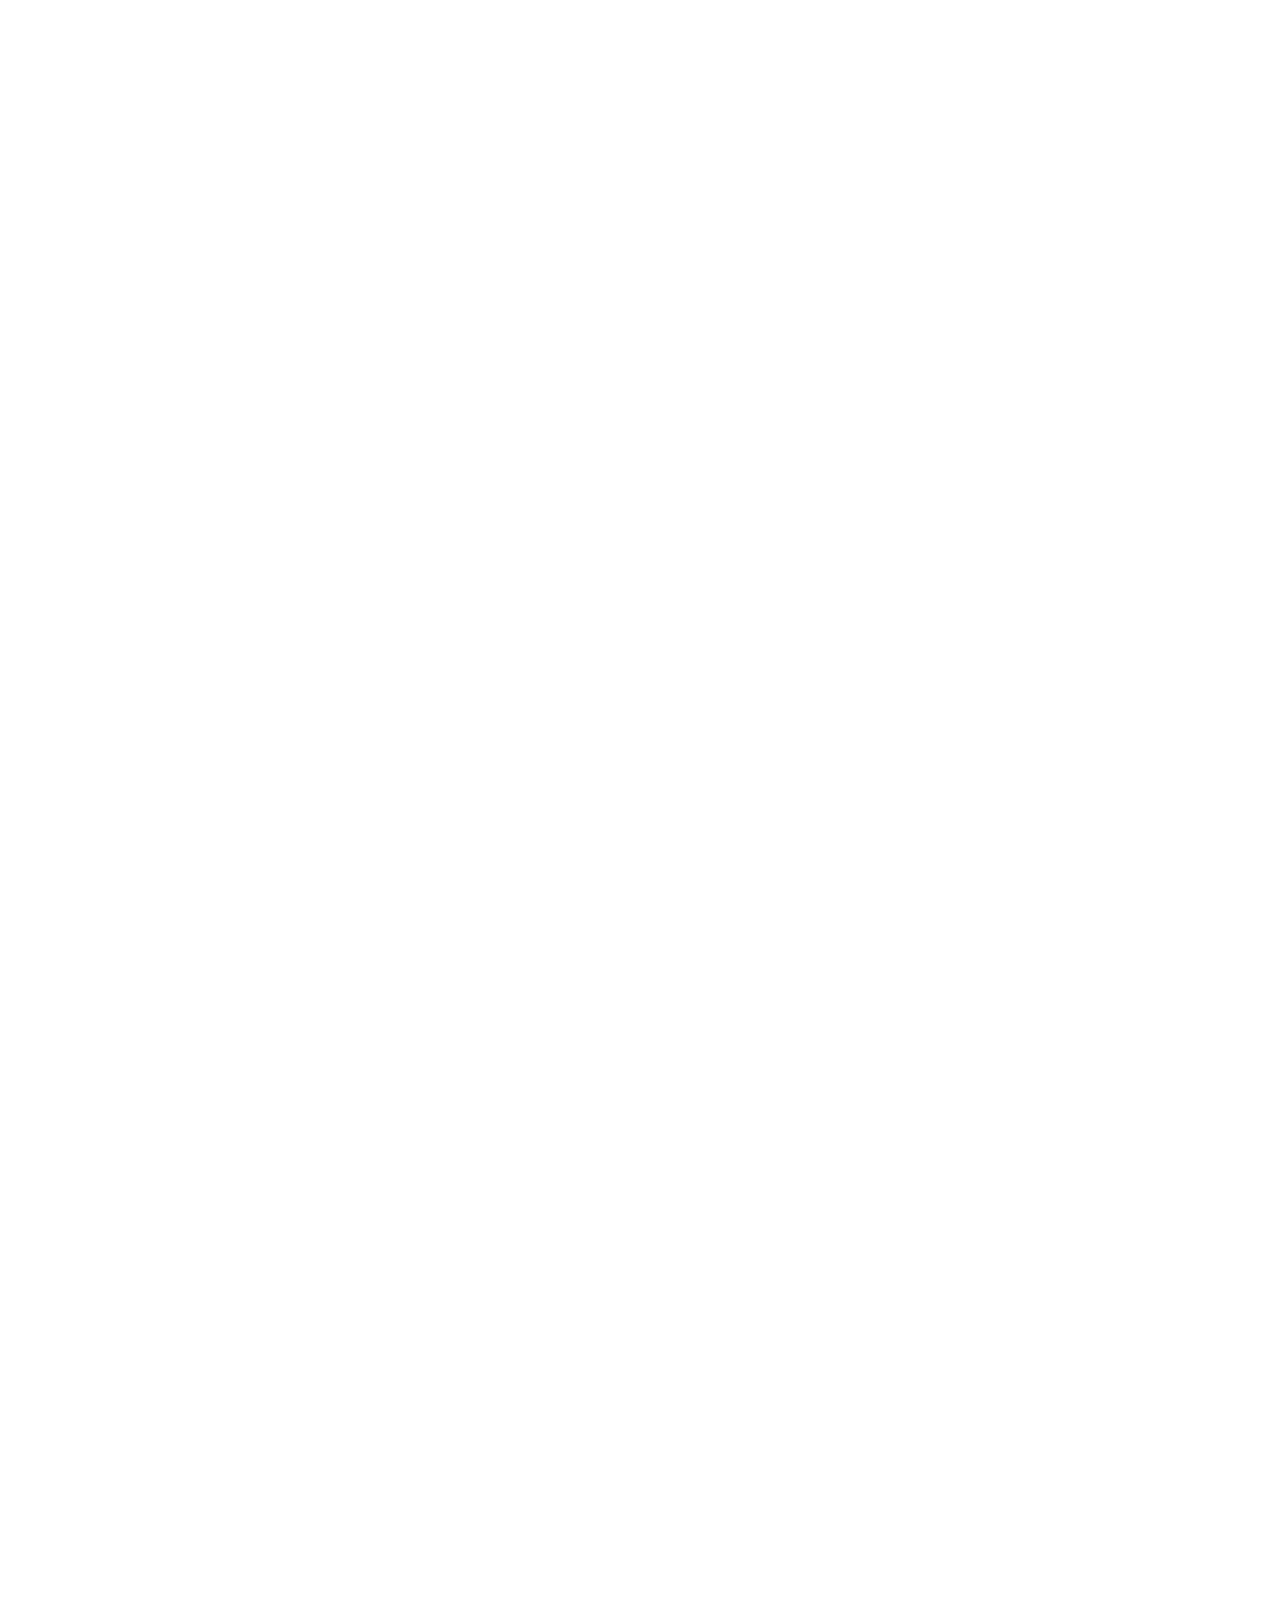
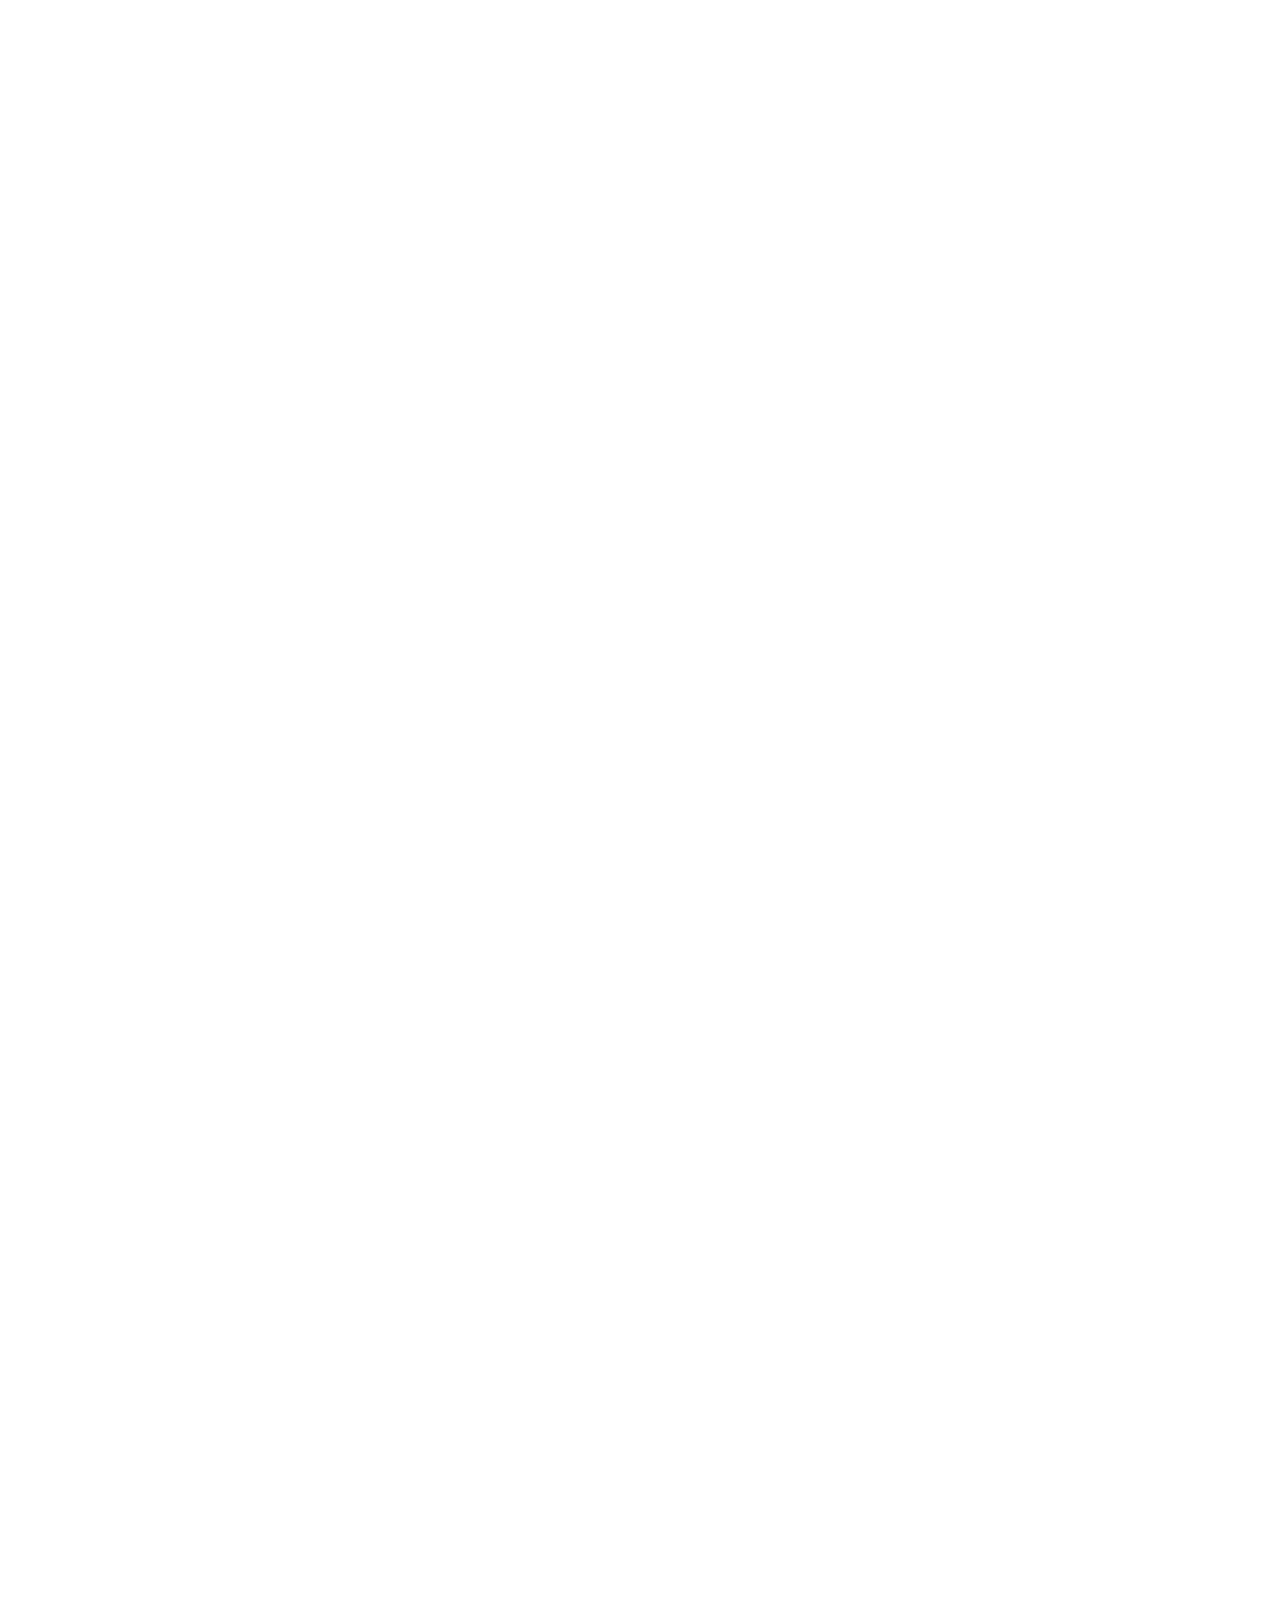
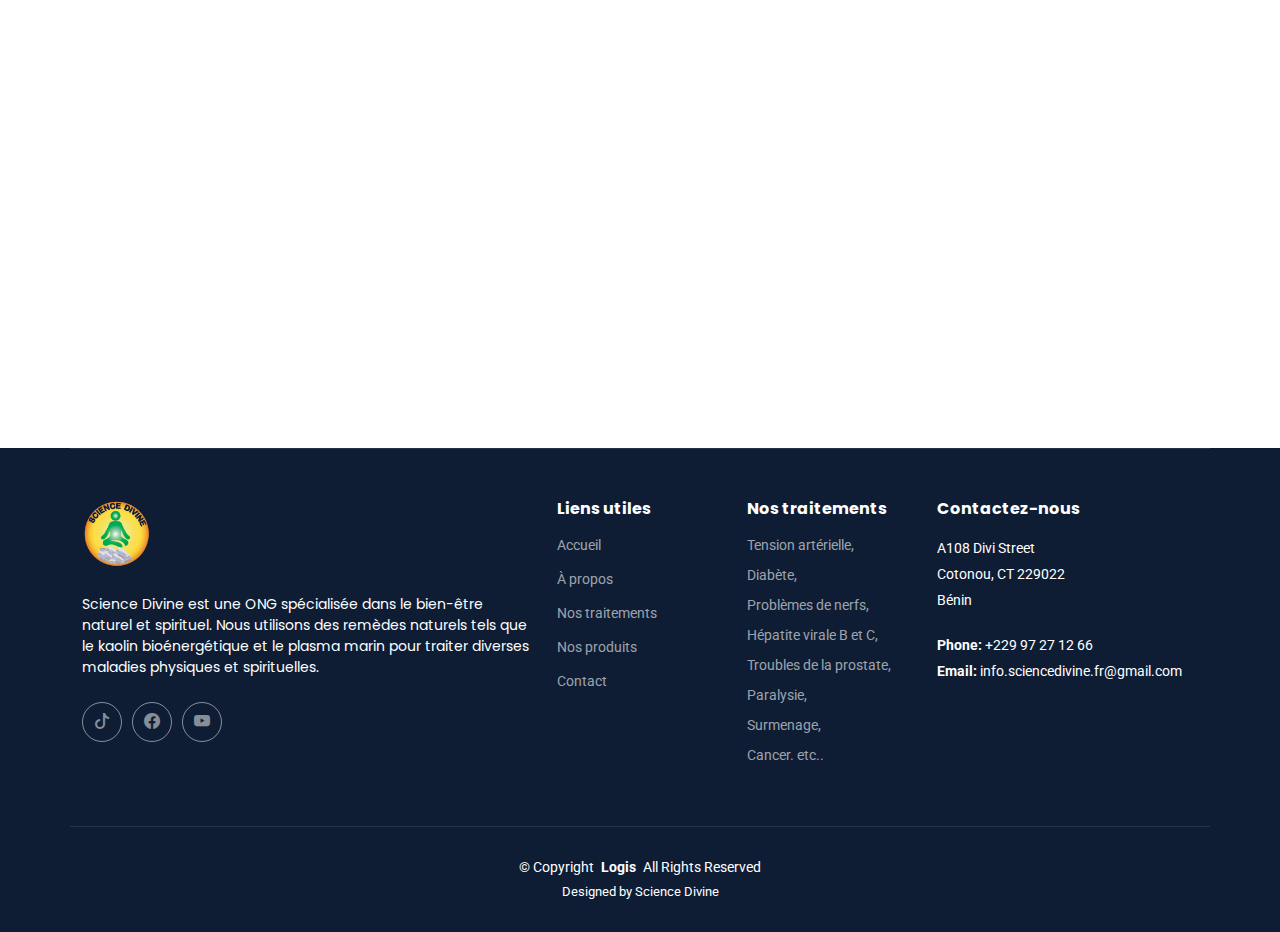
==== commit c0dfdfa1: "bn" ====
--- a/index.html
+++ b/index.html
@@ -226,7 +226,7 @@
           <div class="col-lg-4 col-md-6" data-aos="fade-up" data-aos-delay="100">
             <div class="card">
               <div class="card-img">
-                <img style="height: 40vh;" src="https://www.ramsaysante.fr/sites/default/files/styles/1248x/public/CARDIO-HTA%202.jpg.webp?itok=J3QrvcNN" alt="" class="img-fluid">
+                <img style="height: 40vh;" src="assets/img/heart_ex_web_fr.jpg" alt="" class="img-fluid">
               </div>
               <h3><i class="bi bi-heart-pulse"></i> Tension artérielle  </h3>
               <p> Tension artérielle
@@ -311,6 +311,26 @@
               </div>
               <h3><a href="#" class="stretched-link"><i class="bi bi-shield-exclamation"></i> Cancer</h3>
               <p>Nos traitements complémentaires pour le cancer utilisent des remèdes naturels pour soutenir le système immunitaire et améliorer la qualité de vie des patients. Nous travaillons en collaboration avec des traitements médicaux conventionnels pour offrir un soutien global.</p>
+            </div>
+          </div><!-- End Card Item -->
+
+          <div class="col-lg-4 col-md-6" data-aos="fade-up" data-aos-delay="600">
+            <div class="card">
+              <div class="card-img">
+                <img style="height: 40vh; width: 100% !important;" src="assets/img/xxxxxcv.png" alt="" class="img-fluid">
+              </div>
+              <h3><a href="#" class="stretched-link"><i class="bi bi-shield-exclamation"></i> Maladies Rénales</h3>
+              <p>Nos thérapies naturelles soutiennent la santé rénale et améliorent la fonction des reins. Nous proposons des solutions pour détoxifier le corps, équilibrer les niveaux de minéraux et réduire les risques de complications. Notre approche vise à revitaliser et à renforcer vos reins pour une meilleure qualité de vie.</p>
+            </div>
+          </div><!-- End Card Item -->
+
+          <div class="col-lg-4 col-md-6" data-aos="fade-up" data-aos-delay="600">
+            <div class="card">
+              <div class="card-img">
+                <img style="height: 40vh; width: 100% !important;" src="assets/img/xcsans.jpg" alt="" class="img-fluid">
+              </div>
+              <h3><a href="#" class="stretched-link"><i class="bi bi-shield-exclamation"></i> les maladies sans explication</h3>
+              <p>Nous proposons des solutions pour les maladies sans explication afin d'améliorer votre bien-être global.</p>
             </div>
           </div><!-- End Card Item -->
 
@@ -743,7 +763,7 @@
       <div class="container" data-aos="fade-up" data-aos-delay="100">
 
         <div class="mb-4" data-aos="fade-up" data-aos-delay="200">
-          <iframe style="border:0; width: 100%; height: 270px;" src="https://www.google.com/maps/embed?pb=!1m18!1m12!1m3!1d31722.56229198845!2d2.3588722571876652!3d6.3525655467888!2m3!1f0!2f0!3f0!3m2!1i1024!2i768!4f13.1!3m3!1m2!1s0x102354365f89f735%3A0xc1443875e41325c9!2sHaie%20Vive%2C%20Cotonou!5e0!3m2!1sen!2sbj!4v1718306726080!5m2!1sen!2sbj" frameborder="0" allowfullscreen="" loading="lazy" referrerpolicy="no-referrer-when-downgrade"></iframe>
+          <iframe style="border:0; width: 100%; height: 270px;" src="https://www.google.com/maps/embed?pb=!1m18!1m12!1m3!1d991.3060428692596!2d2.4126912367362094!3d6.365027909033014!2m3!1f0!2f0!3f0!3m2!1i1024!2i768!4f13.1!3m3!1m2!1s0x102355835e57d9b7%3A0x2ac709a4615bd658!2zR2LDqWdhbWV5!5e0!3m2!1sen!2sbj!4v1718732388436!5m2!1sen!2sbj" frameborder="0" allowfullscreen="" loading="lazy" referrerpolicy="no-referrer-when-downgrade"></iframe>
         </div><!-- End Google Maps -->
       
         <div class="row gy-4">
@@ -753,7 +773,7 @@
               <i class="bi bi-geo-alt flex-shrink-0"></i>
               <div>
                 <h3>Addresse</h3>
-                <p>Lot 17 haie vive Cotonou/Bénin</p>
+                <p>Lot 718 Gbégamey/Cotonou/Bénin</p>
               </div>
             </div><!-- End Info Item -->
 
